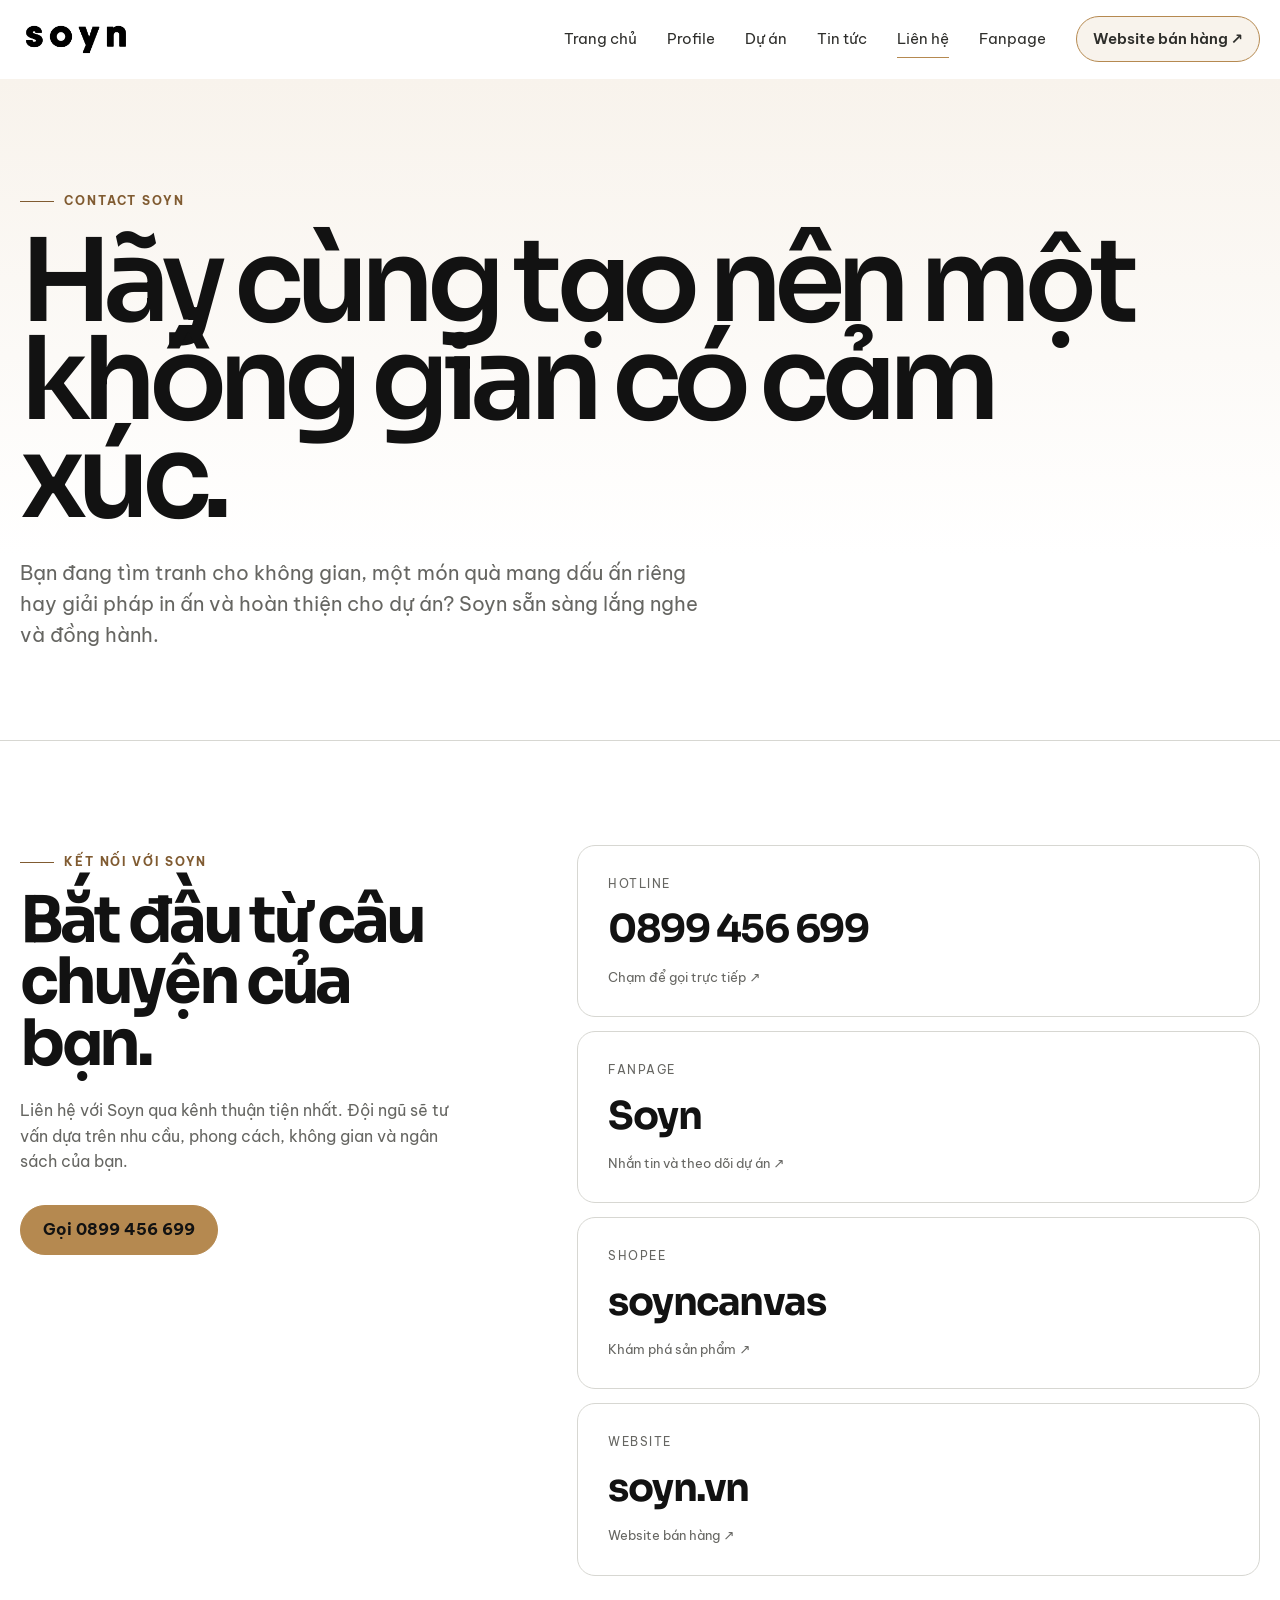
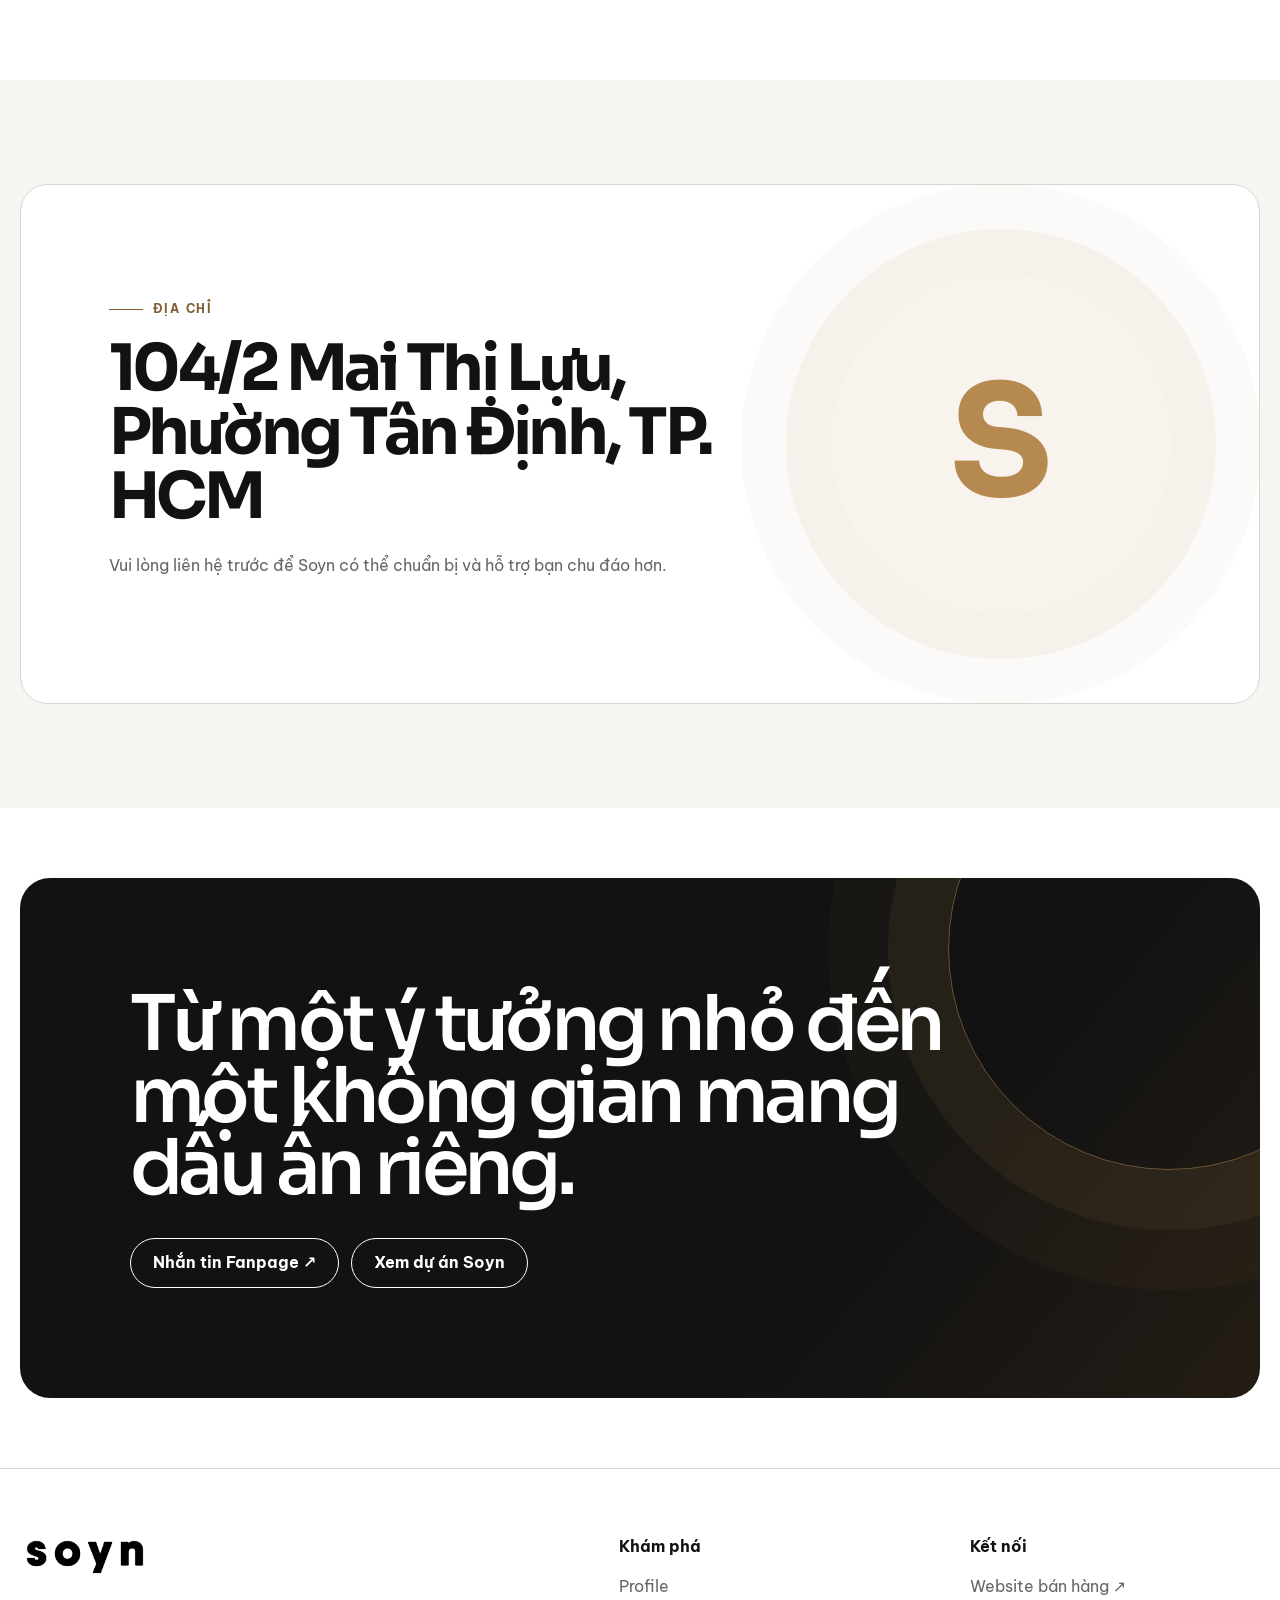
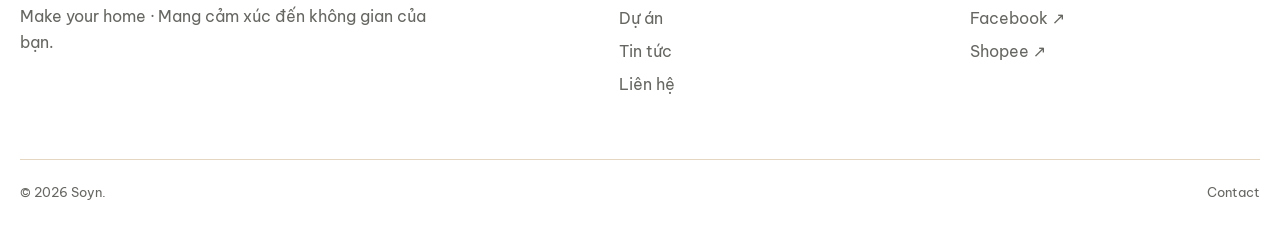
==== contact.html @ c5bfb258 "Complete company profile and add contact page" ====
<!doctype html>
<html lang="vi">
<head>
  <meta charset="utf-8">
  <meta name="viewport" content="width=device-width, initial-scale=1">
  <title>Liên hệ · Soyn Portal</title>
  <meta name="description" content="Thông tin liên hệ Công ty TNHH Soyn — Hotline, Fanpage, Shopee, website và địa chỉ.">
  <link rel="icon" href="assets/images/favicon.png">
  <link rel="stylesheet" href="assets/css/styles.css">
</head>
<body>
<a class="skip-link" href="#main">Bỏ qua điều hướng</a>
<header class="site-header"><div class="container nav"><a class="brand" href="index.html"><img src="assets/images/soyn-logo.png" alt="Soyn"></a><button class="menu-button" aria-label="Mở menu" aria-expanded="false"><span></span><span></span></button><nav class="nav-links" aria-label="Điều hướng chính"><a href="index.html">Trang chủ</a><a href="profile.html">Profile</a><a href="projects.html">Dự án</a><a href="news.html">Tin tức</a><a aria-current="page" href="contact.html">Liên hệ</a><a href="https://www.facebook.com/soyn.vn" target="_blank" rel="noopener">Fanpage</a><a class="nav-cta" href="https://soyn.vn/" target="_blank" rel="noopener">Website bán hàng ↗</a></nav></div></header>
<main id="main">
  <section class="page-hero contact-hero"><div class="container"><span class="eyebrow">Contact Soyn</span><h1>Hãy cùng tạo nên một không gian có cảm xúc.</h1><p>Bạn đang tìm tranh cho không gian, một món quà mang dấu ấn riêng hay giải pháp in ấn và hoàn thiện cho dự án? Soyn sẵn sàng lắng nghe và đồng hành.</p></div></section>
  <section class="section"><div class="container"><div class="contact-layout"><div class="contact-intro"><span class="eyebrow">Kết nối với Soyn</span><h2>Bắt đầu từ câu chuyện của bạn.</h2><p>Liên hệ với Soyn qua kênh thuận tiện nhất. Đội ngũ sẽ tư vấn dựa trên nhu cầu, phong cách, không gian và ngân sách của bạn.</p><a class="btn btn-dark" href="tel:0899456699">Gọi 0899 456 699</a></div><div class="contact-cards"><a class="contact-card" href="tel:0899456699"><span>Hotline</span><strong>0899 456 699</strong><small>Chạm để gọi trực tiếp ↗</small></a><a class="contact-card" href="https://www.facebook.com/soyn.vn" target="_blank" rel="noopener"><span>Fanpage</span><strong>Soyn</strong><small>Nhắn tin và theo dõi dự án ↗</small></a><a class="contact-card" href="https://shopee.vn/soyncanvas" target="_blank" rel="noopener"><span>Shopee</span><strong>soyncanvas</strong><small>Khám phá sản phẩm ↗</small></a><a class="contact-card" href="https://soyn.vn/" target="_blank" rel="noopener"><span>Website</span><strong>soyn.vn</strong><small>Website bán hàng ↗</small></a></div></div></div></section>
  <section class="section contact-location"><div class="container"><div class="location-card"><div><span class="eyebrow">Địa chỉ</span><h2>104/2 Mai Thị Lựu,<br>Phường Tân Định, TP. HCM</h2><p>Vui lòng liên hệ trước để Soyn có thể chuẩn bị và hỗ trợ bạn chu đáo hơn.</p></div><div class="location-mark" aria-hidden="true"><span>S</span></div></div></div></section>
  <section class="section-sm"><div class="container"><div class="cta"><h2>Từ một ý tưởng nhỏ đến một không gian mang dấu ấn riêng.</h2><div class="actions"><a class="btn" href="https://www.facebook.com/soyn.vn" target="_blank" rel="noopener">Nhắn tin Fanpage ↗</a><a class="btn" href="projects.html">Xem dự án Soyn</a></div></div></div></section>
</main>
<footer class="site-footer"><div class="container"><div class="footer-grid"><div class="footer-brand"><img src="assets/images/soyn-logo.png" alt="Soyn"><p>Make your home · Mang cảm xúc đến không gian của bạn.</p></div><div class="footer-col"><strong>Khám phá</strong><a href="profile.html">Profile</a><a href="projects.html">Dự án</a><a href="news.html">Tin tức</a><a href="contact.html">Liên hệ</a></div><div class="footer-col"><strong>Kết nối</strong><a href="https://soyn.vn/" target="_blank" rel="noopener">Website bán hàng ↗</a><a href="https://www.facebook.com/soyn.vn" target="_blank" rel="noopener">Facebook ↗</a><a href="https://shopee.vn/soyncanvas" target="_blank" rel="noopener">Shopee ↗</a></div></div><div class="footer-bottom"><span>© <span data-year></span> Soyn.</span><span>Contact</span></div></div></footer>
<script src="assets/js/content.js"></script><script src="assets/js/site.js"></script>
</body>
</html>
---- assets/css/styles.css ----
@import url('https://fonts.googleapis.com/css2?family=Be+Vietnam+Pro:ital,wght@0,300;0,400;0,500;0,600;0,700;0,800;1,400&family=Sora:wght@300;400;600;700;800&display=swap');

:root {
  --white: #ffffff;
  --paper: #f5f5f2;
  --mist: #ececea;
  --line: #d7d7d2;
  --ink: #121212;
  --muted: #666662;
  --soft-ink: #2e2e2b;
  --accent: #b58950;
  --accent-ink: #805b31;
  --accent-soft: #eadcc9;
  --accent-wash: #f8f3ec;
  --max: 1240px;
  --radius: 22px;
  --shadow: 0 18px 45px rgba(0, 0, 0, 0.08);
}

* { box-sizing: border-box; }
html { scroll-behavior: smooth; }
body {
  margin: 0;
  background: var(--white);
  color: var(--ink);
  font-family: "Be Vietnam Pro", "Segoe UI", system-ui, sans-serif;
  line-height: 1.6;
  -webkit-font-smoothing: antialiased;
}
img { display: block; max-width: 100%; }
a { color: inherit; text-decoration: none; }
button, input, textarea { font: inherit; }
button { color: inherit; }
h1, h2, h3, h4 {
  font-family: "Sora", "Be Vietnam Pro", system-ui, sans-serif;
}

.container { width: min(calc(100% - 40px), var(--max)); margin-inline: auto; }
.eyebrow {
  display: inline-flex;
  gap: 10px;
  align-items: center;
  text-transform: uppercase;
  letter-spacing: .16em;
  font-size: .74rem;
  font-weight: 700;
  color: var(--muted);
}
.eyebrow::before { content: ""; width: 34px; height: 1px; background: currentColor; }
.section { padding: 104px 0; }
.section-sm { padding: 70px 0; }
.section-head { display: flex; justify-content: space-between; align-items: end; gap: 40px; margin-bottom: 42px; }
.section-head h2 { margin: 8px 0 0; font-size: clamp(2rem, 4.3vw, 4.6rem); line-height: .98; letter-spacing: -.055em; font-weight: 600; }
.section-head p { max-width: 520px; margin: 0; color: var(--muted); }
.muted { color: var(--muted); }

.skip-link { position: fixed; left: 16px; top: -70px; z-index: 999; background: #000; color: #fff; padding: 10px 14px; border-radius: 8px; }
.skip-link:focus { top: 16px; }

.site-header {
  position: sticky; top: 0; z-index: 100;
  border-bottom: 1px solid transparent;
  background: rgba(255,255,255,.86);
  backdrop-filter: blur(16px);
  transition: border-color .2s ease, box-shadow .2s ease;
}
.site-header.scrolled { border-color: var(--line); box-shadow: 0 8px 24px rgba(0,0,0,.035); }
.nav { min-height: 78px; display: flex; align-items: center; justify-content: space-between; gap: 30px; }
.brand { display: inline-flex; align-items: center; width: 112px; }
.brand img { width: 100%; height: auto; }
.nav-links { display: flex; align-items: center; gap: 30px; }
.nav-links a { font-size: .92rem; color: var(--soft-ink); position: relative; }
.nav-links a::after { content: ""; position: absolute; left: 0; right: 100%; bottom: -7px; height: 1px; background: #000; transition: right .2s ease; }
.nav-links a:hover::after, .nav-links a[aria-current="page"]::after { right: 0; }
.nav-cta { border: 1px solid var(--ink); border-radius: 999px; padding: 10px 16px; font-weight: 600; }
.nav-cta:hover { background: var(--ink); color: #fff; }
.menu-button { display: none; border: 0; background: none; padding: 8px; cursor: pointer; }
.menu-button span { display: block; width: 24px; height: 1px; background: #000; margin: 6px 0; }

.hero { min-height: calc(100svh - 78px); display: grid; align-items: center; padding: 78px 0 54px; overflow: hidden; }
.hero-grid { display: grid; grid-template-columns: .88fr 1.12fr; gap: 28px; align-items: center; }
.hero h1 { font-size: clamp(3.5rem, 8vw, 8.5rem); line-height: .84; margin: 14px 0 34px; letter-spacing: -.075em; font-weight: 600; }
.hero h1 span { display: block; color: #a5a5a0; }
.hero-copy { max-width: 650px; font-size: clamp(1.05rem, 1.6vw, 1.35rem); color: var(--muted); }
.actions { display: flex; gap: 12px; flex-wrap: wrap; margin-top: 34px; }
.btn { display: inline-flex; align-items: center; justify-content: center; gap: 10px; border-radius: 999px; min-height: 50px; padding: 0 22px; border: 1px solid var(--ink); font-weight: 650; transition: transform .2s ease, background .2s ease, color .2s ease; }
.btn:hover { transform: translateY(-2px); }
.btn-dark { background: var(--ink); color: #fff; }
.btn-light { background: #fff; }
.btn-ghost { border-color: var(--line); }
.arrow { font-size: 1.15em; }

.hero-art { position: relative; aspect-ratio: .84; border-radius: 42% 42% 22px 22px; background: var(--paper); overflow: hidden; box-shadow: var(--shadow); }
.hero-art::before { content: ""; position: absolute; width: 56%; aspect-ratio: 1; border-radius: 50%; background: #d9d9d5; left: -8%; top: 12%; }
.hero-art::after { content: ""; position: absolute; width: 64%; height: 38%; border-radius: 999px; background: #191919; right: -16%; bottom: 10%; transform: rotate(-22deg); }
.hero-frame { position: absolute; inset: 15% 15% 24%; z-index: 2; background: #fff; border: 12px solid #151515; box-shadow: 0 30px 60px rgba(0,0,0,.17); transform: rotate(5deg); display: grid; place-items: center; }
.hero-frame img { width: 72%; }
.hero-note { position: absolute; z-index: 3; left: 7%; bottom: 6%; background: #fff; border: 1px solid var(--line); padding: 12px 16px; font-size: .8rem; text-transform: uppercase; letter-spacing: .12em; }
.hero-art.hero-image { width: 100%; aspect-ratio: 5 / 4; border-radius: 24px; background: var(--paper); justify-self: end; }
.hero-art.hero-image::before, .hero-art.hero-image::after { display: none; }
.hero-art.hero-image > img { width: 100%; height: 100%; object-fit: cover; object-position: center; }

.marquee { border-top: 1px solid var(--line); border-bottom: 1px solid var(--line); overflow: hidden; background: #fafafa; }
.marquee-track { display: flex; width: max-content; animation: marquee 25s linear infinite; }
.marquee span { padding: 17px 34px; text-transform: uppercase; letter-spacing: .14em; font-size: .73rem; color: var(--muted); }
.marquee span::after { content: "●"; margin-left: 68px; color: #bbb; }
@keyframes marquee { to { transform: translateX(-50%); } }

.intro-grid { display: grid; grid-template-columns: .72fr 1.28fr; gap: 70px; align-items: start; }
.intro-grid h2 { margin: 0; font-size: clamp(2.5rem, 6vw, 6.2rem); line-height: .95; letter-spacing: -.06em; font-weight: 550; }
.intro-copy { display: grid; grid-template-columns: 1fr 1fr; gap: 30px; }
.intro-copy p { margin-top: 0; color: var(--muted); }
.stat-row { display: grid; grid-template-columns: repeat(3,1fr); gap: 1px; background: var(--line); border: 1px solid var(--line); margin-top: 55px; }
.stat { background: #fff; padding: 30px; }
.stat strong { display: block; font-size: 2rem; line-height: 1.1; letter-spacing: -.04em; }
.stat span { color: var(--muted); font-size: .88rem; }

.grid { display: grid; gap: 24px; }
.grid-3 { grid-template-columns: repeat(3, minmax(0, 1fr)); }
.grid-2 { grid-template-columns: repeat(2, minmax(0, 1fr)); }
.card { border: 1px solid var(--line); border-radius: var(--radius); overflow: hidden; background: #fff; transition: transform .25s ease, box-shadow .25s ease; }
.card:hover { transform: translateY(-5px); box-shadow: var(--shadow); }
.card-media { position: relative; aspect-ratio: 4 / 3; overflow: hidden; background: var(--paper); }
.card-media img { width: 100%; height: 100%; object-fit: cover; transition: transform .45s ease; }
.card:hover .card-media img { transform: scale(1.035); }
.card-body { padding: 24px; }
.card-meta { display: flex; flex-wrap: wrap; gap: 8px 18px; color: var(--muted); font-size: .76rem; text-transform: uppercase; letter-spacing: .08em; }
.card h3 { margin: 14px 0 8px; font-size: 1.4rem; line-height: 1.18; letter-spacing: -.025em; }
.card p { color: var(--muted); margin: 0; }
.card-link { display: inline-flex; gap: 8px; align-items: center; margin-top: 22px; font-weight: 650; font-size: .9rem; }
.badge { display: inline-flex; align-items: center; border: 1px solid var(--line); border-radius: 999px; padding: 5px 10px; font-size: .68rem; text-transform: uppercase; letter-spacing: .08em; background: rgba(255,255,255,.9); }
.badge-overlay { position: absolute; top: 14px; left: 14px; z-index: 2; }

.capability-grid { display: grid; grid-template-columns: repeat(4, 1fr); border-top: 1px solid var(--line); border-left: 1px solid var(--line); }
.capability { min-height: 240px; border-right: 1px solid var(--line); border-bottom: 1px solid var(--line); padding: 26px; display: flex; flex-direction: column; justify-content: space-between; }
.capability .number { color: #aaa; font-size: .8rem; }
.capability h3 { margin: 0; font-size: 1.3rem; letter-spacing: -.025em; }
.capability p { color: var(--muted); font-size: .9rem; margin: 10px 0 0; }

.split-feature { display: grid; grid-template-columns: 1fr 1fr; min-height: 650px; border: 1px solid var(--line); border-radius: 28px; overflow: hidden; }
.split-feature .visual { min-height: 480px; background: #ddd; }
.split-feature .content { padding: clamp(34px, 7vw, 90px); display: flex; flex-direction: column; justify-content: center; }
.split-feature h2 { font-size: clamp(2.5rem, 5vw, 5.2rem); line-height: .95; letter-spacing: -.06em; font-weight: 550; margin: 15px 0 25px; }

.story-card { display: grid; grid-template-columns: 170px 1fr auto; gap: 28px; align-items: center; padding: 22px 0; border-top: 1px solid var(--line); }
.story-card:last-child { border-bottom: 1px solid var(--line); }
.story-thumb { aspect-ratio: 1.25; border-radius: 14px; overflow: hidden; background: var(--paper); }
.story-thumb img { width: 100%; height: 100%; object-fit: cover; }
.story-card h3 { margin: 4px 0; font-size: clamp(1.15rem, 2vw, 1.7rem); letter-spacing: -.025em; }
.story-card p { margin: 0; color: var(--muted); }
.story-arrow { width: 46px; height: 46px; border: 1px solid var(--line); border-radius: 50%; display: grid; place-items: center; }

.cta { background: var(--ink); color: #fff; border-radius: 30px; padding: clamp(45px, 9vw, 110px); position: relative; overflow: hidden; }
.cta::after { content: ""; position: absolute; width: 440px; aspect-ratio: 1; border: 1px solid rgba(255,255,255,.18); border-radius: 50%; right: -130px; top: -150px; box-shadow: 0 0 0 60px rgba(255,255,255,.03), 0 0 0 120px rgba(255,255,255,.02); }
.cta h2 { max-width: 850px; font-size: clamp(2.7rem, 6vw, 6rem); line-height: .94; letter-spacing: -.06em; font-weight: 550; margin: 0 0 32px; position: relative; z-index: 2; }
.cta .btn { border-color: #fff; position: relative; z-index: 2; }

.page-hero { padding: 105px 0 70px; border-bottom: 1px solid var(--line); }
.page-hero h1 { font-size: clamp(3.8rem, 9vw, 9rem); line-height: .85; letter-spacing: -.075em; font-weight: 580; margin: 22px 0 30px; }
.page-hero p { max-width: 700px; font-size: 1.22rem; color: var(--muted); }

.filters { display: flex; gap: 10px; flex-wrap: wrap; margin-bottom: 34px; }
.filter-btn { border: 1px solid var(--line); background: #fff; padding: 9px 15px; border-radius: 999px; cursor: pointer; }
.filter-btn.active, .filter-btn:hover { background: var(--ink); color: #fff; border-color: var(--ink); }

.timeline { border-left: 1px solid var(--line); margin-left: 8px; }
.timeline-item { position: relative; padding: 0 0 50px 45px; }
.timeline-item::before { content: ""; position: absolute; left: -7px; top: 7px; width: 13px; height: 13px; border-radius: 50%; background: #fff; border: 2px solid #000; }
.timeline-item strong { font-size: 1.2rem; }
.timeline-item p { max-width: 700px; color: var(--muted); }

.process { counter-reset: step; border-top: 1px solid var(--line); }
.process-item { display: grid; grid-template-columns: 90px 1fr 1fr; gap: 30px; padding: 28px 0; border-bottom: 1px solid var(--line); }
.process-item::before { counter-increment: step; content: "0" counter(step); color: #aaa; }
.process-item h3 { margin: 0; font-size: 1.3rem; }
.process-item p { margin: 0; color: var(--muted); }

.detail-hero { padding: 90px 0 45px; }
.detail-hero h1 { max-width: 1000px; font-size: clamp(3rem, 7vw, 7rem); line-height: .92; letter-spacing: -.065em; margin: 18px 0 30px; font-weight: 570; }
.detail-meta { display: flex; flex-wrap: wrap; gap: 12px 26px; color: var(--muted); }
.detail-cover { width: min(calc(100% - 40px), 1440px); margin: 25px auto 0; aspect-ratio: 16/8.5; border-radius: 26px; overflow: hidden; background: var(--paper); }
.detail-cover img { width: 100%; height: 100%; object-fit: cover; }
.article-layout { display: grid; grid-template-columns: 240px minmax(0, 760px); gap: 80px; justify-content: center; padding: 75px 0 110px; }
.article-aside { font-size: .84rem; color: var(--muted); }
.article-aside strong { display: block; color: var(--ink); margin-bottom: 8px; }
.article { font-size: 1.08rem; }
.article h2 { font-size: 2rem; line-height: 1.1; letter-spacing: -.04em; margin: 50px 0 18px; }
.article p { margin: 0 0 22px; }
.article ul { padding-left: 20px; }
.article blockquote { margin: 40px 0; padding: 24px 0 24px 28px; border-left: 3px solid #111; font-size: 1.35rem; line-height: 1.4; }
.source-box { margin-top: 50px; padding: 25px; border: 1px solid var(--line); background: var(--paper); border-radius: 16px; }
.project-facts { display: grid; grid-template-columns: repeat(3, minmax(0, 1fr)); gap: 1px; max-width: 760px; margin-top: 42px; background: var(--line); border: 1px solid var(--line); }
.project-facts > div { padding: 22px 24px; background: #fff; }
.project-facts strong { display: block; color: var(--accent-ink); font-size: clamp(1.4rem, 3vw, 2.25rem); line-height: 1; }
.project-facts span { display: block; margin-top: 8px; color: var(--muted); font-size: .82rem; text-transform: uppercase; letter-spacing: .08em; }
.project-sources { display: grid; gap: 8px; margin: 18px 0 22px; }
.project-sources a { color: var(--accent-ink); text-decoration: underline; text-underline-offset: 4px; }
.project-gallery-section { padding: 20px 0 110px; }
.project-gallery-grid { display: grid; grid-template-columns: repeat(12, minmax(0, 1fr)); gap: 24px; align-items: start; }
.project-gallery-item { grid-column: span 7; margin: 0; }
.project-gallery-item.portrait { grid-column: span 5; }
.project-gallery-item.wide { grid-column: 1 / -1; }
.project-gallery-item img { width: 100%; height: 100%; min-height: 360px; max-height: 720px; object-fit: cover; border-radius: 20px; background: var(--paper); }
.project-gallery-item.wide img { aspect-ratio: 16 / 9; }
.project-gallery-item.landscape img { aspect-ratio: 4 / 3; }
.project-gallery-item.portrait img { aspect-ratio: 4 / 5; }
.project-gallery-item figcaption { padding: 12px 4px 3px; color: var(--muted); font-size: .82rem; }

.notice { padding: 16px 18px; border: 1px solid var(--line); background: #fafafa; border-radius: 12px; color: var(--muted); font-size: .9rem; }
.empty-state { padding: 60px 20px; text-align: center; border: 1px dashed var(--line); border-radius: 20px; color: var(--muted); }

.site-footer { border-top: 1px solid var(--line); padding: 65px 0 25px; }
.footer-grid { display: grid; grid-template-columns: 1.3fr .7fr .7fr; gap: 60px; }
.footer-brand img { width: 130px; margin-bottom: 25px; }
.footer-brand p { max-width: 430px; color: var(--muted); }
.footer-col strong { display: block; margin-bottom: 14px; }
.footer-col a { display: block; margin: 7px 0; color: var(--muted); }
.footer-col a:hover { color: #000; }
.footer-bottom { display: flex; justify-content: space-between; gap: 30px; margin-top: 55px; padding-top: 22px; border-top: 1px solid var(--line); color: var(--muted); font-size: .8rem; }

.reveal { opacity: 0; transform: translateY(20px); transition: opacity .6s ease, transform .6s ease; }
.reveal.visible { opacity: 1; transform: none; }

/* Locally generated monochrome project art */
.art { width: 100%; height: 100%; position: relative; overflow: hidden; background: #e5e5e2; }
.art::before, .art::after { content: ""; position: absolute; }
.art-1 { background: linear-gradient(135deg,#efefec 0 54%,#c8c8c4 54%); }
.art-1::before { width: 46%; height: 56%; background: #fff; border: 12px solid #151515; left: 27%; top: 18%; transform: rotate(-4deg); }
.art-1::after { width: 28%; aspect-ratio: 1; border-radius: 50%; background: #8f8f8b; right: 4%; bottom: -6%; }
.art-2 { background: #d5d5d1; }
.art-2::before { width: 68%; height: 26%; background:#191919; border-radius: 999px; left:-10%; top:28%; transform:rotate(-20deg); }
.art-2::after { width: 42%; aspect-ratio:1; border-radius:50%; background:#fafafa; right:12%; bottom:9%; }
.art-3 { background: repeating-linear-gradient(90deg,#f4f4f1 0 44px,#d9d9d5 44px 45px); }
.art-3::before { width: 45%; height: 70%; background:#fff; border: 10px solid #222; left:12%; top:14%; }
.art-3::after { width: 38%; height: 45%; background:#999995; right:9%; bottom:10%; transform: rotate(8deg); }
.art-4 { background: #ededeb; }
.art-4::before { width:52%; aspect-ratio:1; border-radius:50%; background:#111; left:24%; top:12%; }
.art-4::after { width: 75%; height: 29%; background:#bcbcb8; left:12%; bottom:8%; }
.art-5 { background: linear-gradient(145deg,#1e1e1e 0 45%,#ddddda 45%); }
.art-5::before { width:38%; height:60%; background:#fff; right:15%; top:17%; box-shadow: -22px 22px 0 rgba(255,255,255,.25); }
.art-5::after { width:18%; aspect-ratio:1; border-radius:50%; background:#8d8d89; left:15%; bottom:13%; }
.art-6 { background: #f2f2ef; }
.art-6::before { width:70%; height:55%; border:12px solid #111; left:15%; top:20%; transform: rotate(3deg); }
.art-6::after { width:34%; height:18%; background:#ababaa; left:33%; top:39%; }


/* Soyn warm accent palette · #b58950 */
:focus-visible {
  outline: 3px solid rgba(181, 137, 80, .45);
  outline-offset: 4px;
}
::selection { background: var(--accent-soft); color: var(--ink); }
.eyebrow { color: var(--accent-ink); }
.nav-links a::after { background: var(--accent); }
.nav-cta { border-color: var(--accent); background: var(--accent-wash); }
.nav-cta:hover { background: var(--accent-ink); border-color: var(--accent-ink); color: #fff; }
.hero h1 span { color: var(--accent); }
.btn-dark { background: var(--accent); border-color: var(--accent); color: var(--ink); }
.btn-dark:hover { background: var(--accent-ink); border-color: var(--accent-ink); color: #fff; }
.btn-light:hover, .btn-ghost:hover { border-color: var(--accent); background: var(--accent-wash); }
.hero-art { background: linear-gradient(145deg, var(--accent-wash), var(--paper)); }
.hero-art::before { background: var(--accent-soft); }
.hero-art::after { background: var(--accent); }
.hero-note { border-color: var(--accent); color: var(--accent-ink); box-shadow: 0 10px 30px rgba(128, 91, 49, .08); }
.marquee { background: var(--accent-wash); }
.marquee span::after { color: var(--accent); }
.stat strong { color: var(--accent-ink); }
.card:hover { border-color: rgba(181, 137, 80, .7); box-shadow: 0 20px 48px rgba(128, 91, 49, .13); }
.card-link { color: var(--accent-ink); }
.badge { border-color: rgba(181, 137, 80, .62); color: var(--accent-ink); background: rgba(248, 243, 236, .94); }
.capability { transition: background .22s ease, transform .22s ease; }
.capability:hover { background: var(--accent-wash); }
.capability .number { color: var(--accent-ink); }
.split-feature { border-color: rgba(181, 137, 80, .42); }
.story-card:hover .story-arrow { background: var(--accent); border-color: var(--accent); color: var(--ink); }
.story-arrow { transition: background .2s ease, border-color .2s ease, color .2s ease; }
.cta { background: linear-gradient(130deg, var(--ink) 0 68%, #241d15 100%); }
.cta::after { border-color: rgba(181, 137, 80, .55); box-shadow: 0 0 0 60px rgba(181, 137, 80, .08), 0 0 0 120px rgba(181, 137, 80, .045); }
.cta .btn:hover { background: var(--accent); border-color: var(--accent); color: var(--ink); }
.page-hero { background: linear-gradient(180deg, var(--accent-wash), #fff 72%); }
.filter-btn.active, .filter-btn:hover { background: var(--accent-ink); border-color: var(--accent-ink); }
.process-item::before { color: var(--accent-ink); }
.article blockquote { border-left-color: var(--accent); background: var(--accent-wash); padding-right: 24px; }
.footer-col a:hover { color: var(--accent-ink); }
.footer-bottom { border-top-color: rgba(181, 137, 80, .35); }

/* Abstract project artwork with restrained warm-gold details */
.art-1 { background: linear-gradient(135deg, #efefec 0 54%, var(--accent-soft) 54%); }
.art-1::after { background: var(--accent); }
.art-2 { background: var(--accent-soft); }
.art-2::before { background: var(--accent-ink); }
.art-3 { background: repeating-linear-gradient(90deg, var(--accent-wash) 0 44px, var(--accent-soft) 44px 45px); }
.art-3::after { background: var(--accent); }
.art-4::after { background: var(--accent); }
.art-5 { background: linear-gradient(145deg, #1e1e1e 0 45%, var(--accent-soft) 45%); }
.art-5::after { background: var(--accent); }
.art-6::after { background: var(--accent); }

@media (max-width: 980px) {
  .nav-links { display: none; position: absolute; top: 78px; left: 0; right: 0; padding: 20px; background: #fff; border-bottom: 1px solid var(--line); flex-direction: column; align-items: flex-start; }
  .nav-links.open { display: flex; }
  .menu-button { display: block; }
  .hero-grid, .intro-grid, .split-feature, .footer-grid { grid-template-columns: 1fr; }
  .hero { min-height: auto; }
  .hero-art { max-width: 620px; width: 100%; justify-self: center; }
  .intro-copy { grid-template-columns: 1fr; }
  .grid-3 { grid-template-columns: repeat(2, 1fr); }
  .capability-grid { grid-template-columns: repeat(2, 1fr); }
  .article-layout { grid-template-columns: minmax(0, 760px); gap: 28px; }
  .article-aside { border-bottom: 1px solid var(--line); padding-bottom: 20px; }
}

@media (max-width: 680px) {
  .container { width: min(calc(100% - 26px), var(--max)); }
  .section { padding: 76px 0; }
  .section-head { align-items: start; flex-direction: column; gap: 18px; }
  .hero { padding-top: 55px; }
  .hero h1 { font-size: clamp(3.4rem, 20vw, 5.2rem); }
  .hero-grid { gap: 50px; }
  .grid-3, .grid-2 { grid-template-columns: 1fr; }
  .stat-row { grid-template-columns: 1fr; }
  .capability-grid { grid-template-columns: 1fr; }
  .split-feature { min-height: 0; }
  .story-card { grid-template-columns: 95px 1fr; gap: 16px; }
  .story-card p, .story-arrow { display: none; }
  .process-item { grid-template-columns: 45px 1fr; }
  .process-item p { grid-column: 2; }
  .page-hero { padding-top: 72px; }
  .page-hero h1 { font-size: clamp(3.4rem, 20vw, 5.5rem); }
  .detail-cover { aspect-ratio: 4/3; width: calc(100% - 20px); }
  .article-layout { padding-top: 45px; }
  .footer-bottom { flex-direction: column; }
  .project-facts { grid-template-columns: 1fr; }
  .project-gallery-grid { grid-template-columns: 1fr; gap: 26px; }
  .project-gallery-item, .project-gallery-item.portrait, .project-gallery-item.wide { grid-column: 1; }
  .project-gallery-item img { min-height: 0; max-height: none; }
}

@media (prefers-reduced-motion: reduce) {
  * { scroll-behavior: auto !important; animation-duration: 0.01ms !important; animation-iteration-count: 1 !important; transition-duration: 0.01ms !important; }
  .reveal { opacity: 1; transform: none; }
}


/* Facebook timeline on the News page */
.facebook-section { background: var(--accent-wash); }
.facebook-feed { display: grid; grid-template-columns: minmax(0, .8fr) minmax(340px, 500px); gap: clamp(32px, 7vw, 90px); align-items: center; }
.facebook-feed-copy { max-width: 520px; }
.facebook-feed-copy h3 { margin: 0 0 16px; font-size: clamp(2rem, 4vw, 4rem); line-height: 1; letter-spacing: -.05em; }
.facebook-feed-copy p { margin: 0; color: var(--muted); }
.facebook-embed { width: 100%; max-width: 500px; min-height: 700px; overflow: hidden; border-radius: 20px; background: #fff; border: 1px solid var(--line); box-shadow: var(--shadow); }
.facebook-embed iframe { display: block; width: 100%; max-width: 500px; }
@media (max-width: 820px) {
  .facebook-feed { grid-template-columns: 1fr; }
  .facebook-embed { justify-self: center; }
}
@media (max-width: 520px) {
  .facebook-embed { min-height: 620px; border-radius: 14px; }
  .facebook-embed iframe { height: 620px; }
}


/* Compact News header so stories appear sooner */
.news-hero { padding: 68px 0 48px; }
.news-hero h1 { max-width: 1080px; font-size: clamp(3.2rem, 7vw, 7rem); line-height: .9; }
.news-hero p { margin-bottom: 0; }
@media (max-width: 680px) {
  .news-hero { padding: 52px 0 38px; }
  .news-hero h1 { font-size: clamp(3rem, 15vw, 4.8rem); }
}

/* Company profile */
.profile-hero h1 { max-width: 1120px; }
.profile-lead { max-width: 760px; font-size: 1.08rem; color: var(--muted); }
.profile-lead p:first-child { margin-top: 0; font-size: 1.28rem; color: var(--soft-ink); }
.profile-vision, .profile-offer, .profile-services { background: var(--paper); }
.profile-duo { display: grid; grid-template-columns: 1fr 1fr; gap: 1px; background: var(--line); border: 1px solid var(--line); }
.profile-duo article { padding: clamp(38px, 6vw, 76px); background: #fff; }
.profile-duo h2 { margin: 18px 0 24px; font-size: clamp(2rem, 4vw, 4rem); line-height: 1; letter-spacing: -.05em; }
.profile-duo p { margin: 0; color: var(--muted); }
.value-grid { display: grid; grid-template-columns: repeat(4, 1fr); gap: 18px; }
.value-card { min-height: 270px; padding: 28px; border: 1px solid var(--line); border-radius: 18px; display: flex; flex-direction: column; }
.value-card > span, .product-index { color: var(--accent-ink); font-size: .8rem; letter-spacing: .1em; }
.value-card h3 { margin: auto 0 10px; font-size: 1.5rem; }
.value-card p { margin: 0; color: var(--muted); }
.product-feature-grid { display: grid; grid-template-columns: 1fr 1fr; gap: 24px; }
.product-feature-grid article { min-height: 390px; padding: clamp(32px, 5vw, 64px); border: 1px solid var(--line); border-radius: 24px; background: linear-gradient(145deg, #fff, var(--accent-wash)); display: flex; flex-direction: column; }
.product-feature-grid h3 { margin: auto 0 20px; font-size: clamp(2rem, 4vw, 3.8rem); line-height: 1; letter-spacing: -.05em; }
.product-feature-grid p { margin: 0; color: var(--muted); }
.profile-difference { background: var(--ink); color: #fff; }
.profile-difference-grid { display: grid; grid-template-columns: .9fr 1.1fr; gap: clamp(40px, 9vw, 120px); align-items: start; }
.profile-difference h2 { margin: 18px 0 25px; font-size: clamp(2.5rem, 5vw, 5.4rem); line-height: .95; letter-spacing: -.06em; }
.profile-difference p { color: #bbb; }
.feature-list { margin: 0; padding: 0; list-style: none; border-top: 1px solid #444; }
.feature-list li { padding: 23px 0 23px 38px; border-bottom: 1px solid #444; position: relative; }
.feature-list li::before { content: "↗"; position: absolute; left: 0; color: var(--accent); }
.audience-cloud { display: flex; flex-wrap: wrap; gap: 12px; }
.audience-cloud span { padding: 13px 20px; border: 1px solid var(--line); border-radius: 999px; color: var(--soft-ink); background: #fff; }
.audience-cloud span:nth-child(3n+1) { background: var(--accent-wash); border-color: var(--accent-soft); }
.brand-direction { max-width: 1000px; }
.brand-direction h2 { margin: 18px 0 28px; font-size: clamp(2.6rem, 6vw, 6.2rem); line-height: .94; letter-spacing: -.06em; }
.brand-direction > p { max-width: 760px; color: var(--muted); font-size: 1.08rem; }

/* Contact */
.contact-hero h1 { max-width: 1120px; }
.contact-layout { display: grid; grid-template-columns: .8fr 1.2fr; gap: clamp(42px, 8vw, 110px); align-items: start; }
.contact-intro { position: sticky; top: 125px; }
.contact-intro h2 { margin: 18px 0 24px; font-size: clamp(2.4rem, 5vw, 5rem); line-height: .96; letter-spacing: -.06em; }
.contact-intro p { max-width: 500px; color: var(--muted); margin-bottom: 30px; }
.contact-cards { display: grid; gap: 14px; }
.contact-card { padding: 28px 30px; border: 1px solid var(--line); border-radius: 18px; transition: transform .2s ease, border-color .2s ease, background .2s ease; }
.contact-card:hover { transform: translateX(7px); border-color: var(--accent); background: var(--accent-wash); }
.contact-card span, .contact-card small { display: block; color: var(--muted); }
.contact-card span { font-size: .76rem; text-transform: uppercase; letter-spacing: .12em; }
.contact-card strong { display: block; margin: 6px 0; font-family: "Sora", sans-serif; font-size: clamp(1.4rem, 3vw, 2.5rem); letter-spacing: -.04em; }
.contact-location { background: var(--paper); }
.location-card { min-height: 520px; padding: clamp(38px, 7vw, 88px); border: 1px solid var(--line); border-radius: 28px; background: #fff; display: grid; grid-template-columns: 1fr auto; gap: 50px; align-items: center; overflow: hidden; }
.location-card h2 { margin: 18px 0 24px; font-size: clamp(2.3rem, 5vw, 5rem); line-height: 1; letter-spacing: -.055em; }
.location-card p { color: var(--muted); }
.location-mark { width: clamp(180px, 27vw, 340px); aspect-ratio: 1; border-radius: 50%; display: grid; place-items: center; background: var(--accent-wash); box-shadow: 0 0 0 45px rgba(181,137,80,.08), 0 0 0 90px rgba(181,137,80,.04); }
.location-mark span { font-family: "Sora", sans-serif; font-size: clamp(5rem, 12vw, 10rem); color: var(--accent); font-weight: 700; }

@media (max-width: 980px) {
  .profile-duo, .product-feature-grid, .profile-difference-grid, .contact-layout { grid-template-columns: 1fr; }
  .value-grid { grid-template-columns: repeat(2, 1fr); }
  .contact-intro { position: static; }
}

@media (max-width: 680px) {
  .value-grid { grid-template-columns: 1fr; }
  .profile-duo article, .value-card, .product-feature-grid article { min-height: auto; }
  .value-card h3, .product-feature-grid h3 { margin-top: 55px; }
  .location-card { min-height: 0; grid-template-columns: 1fr; }
  .location-mark { width: 160px; justify-self: center; }
  .contact-card:hover { transform: translateY(-3px); }
}
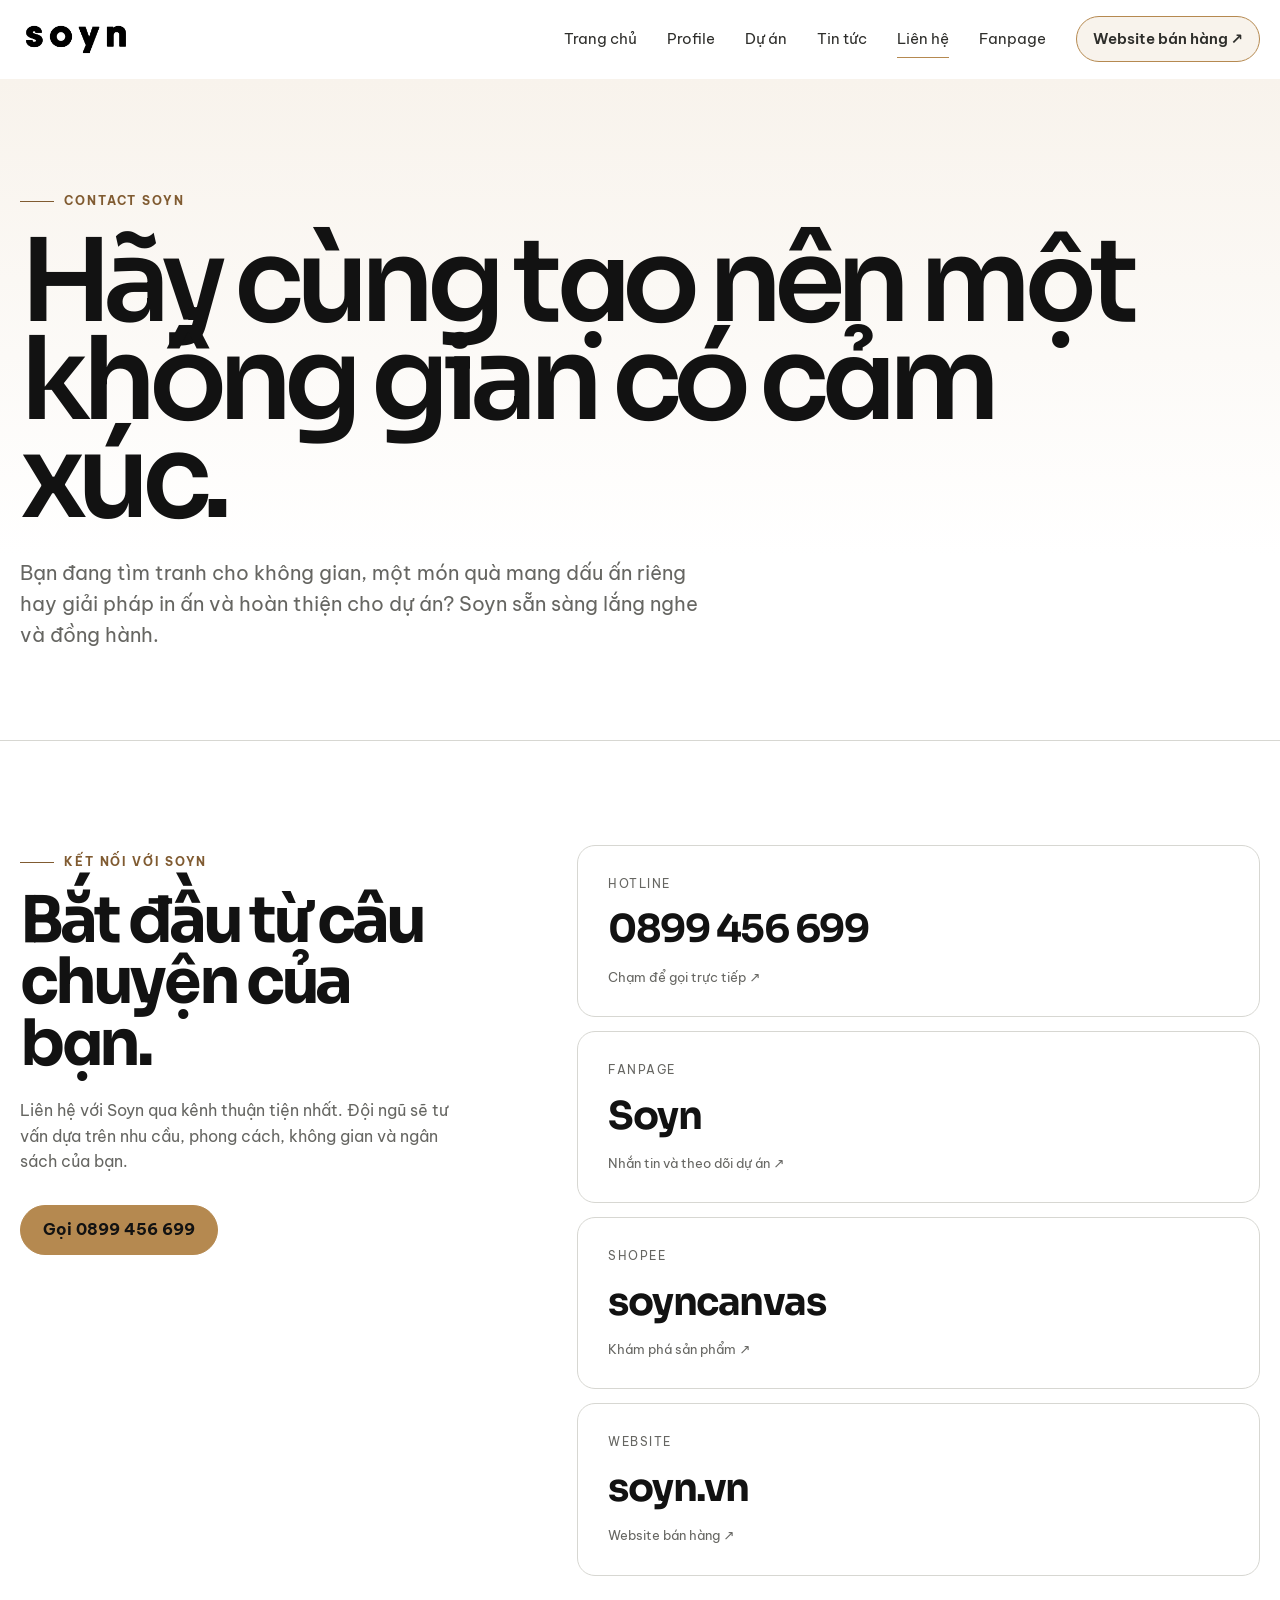
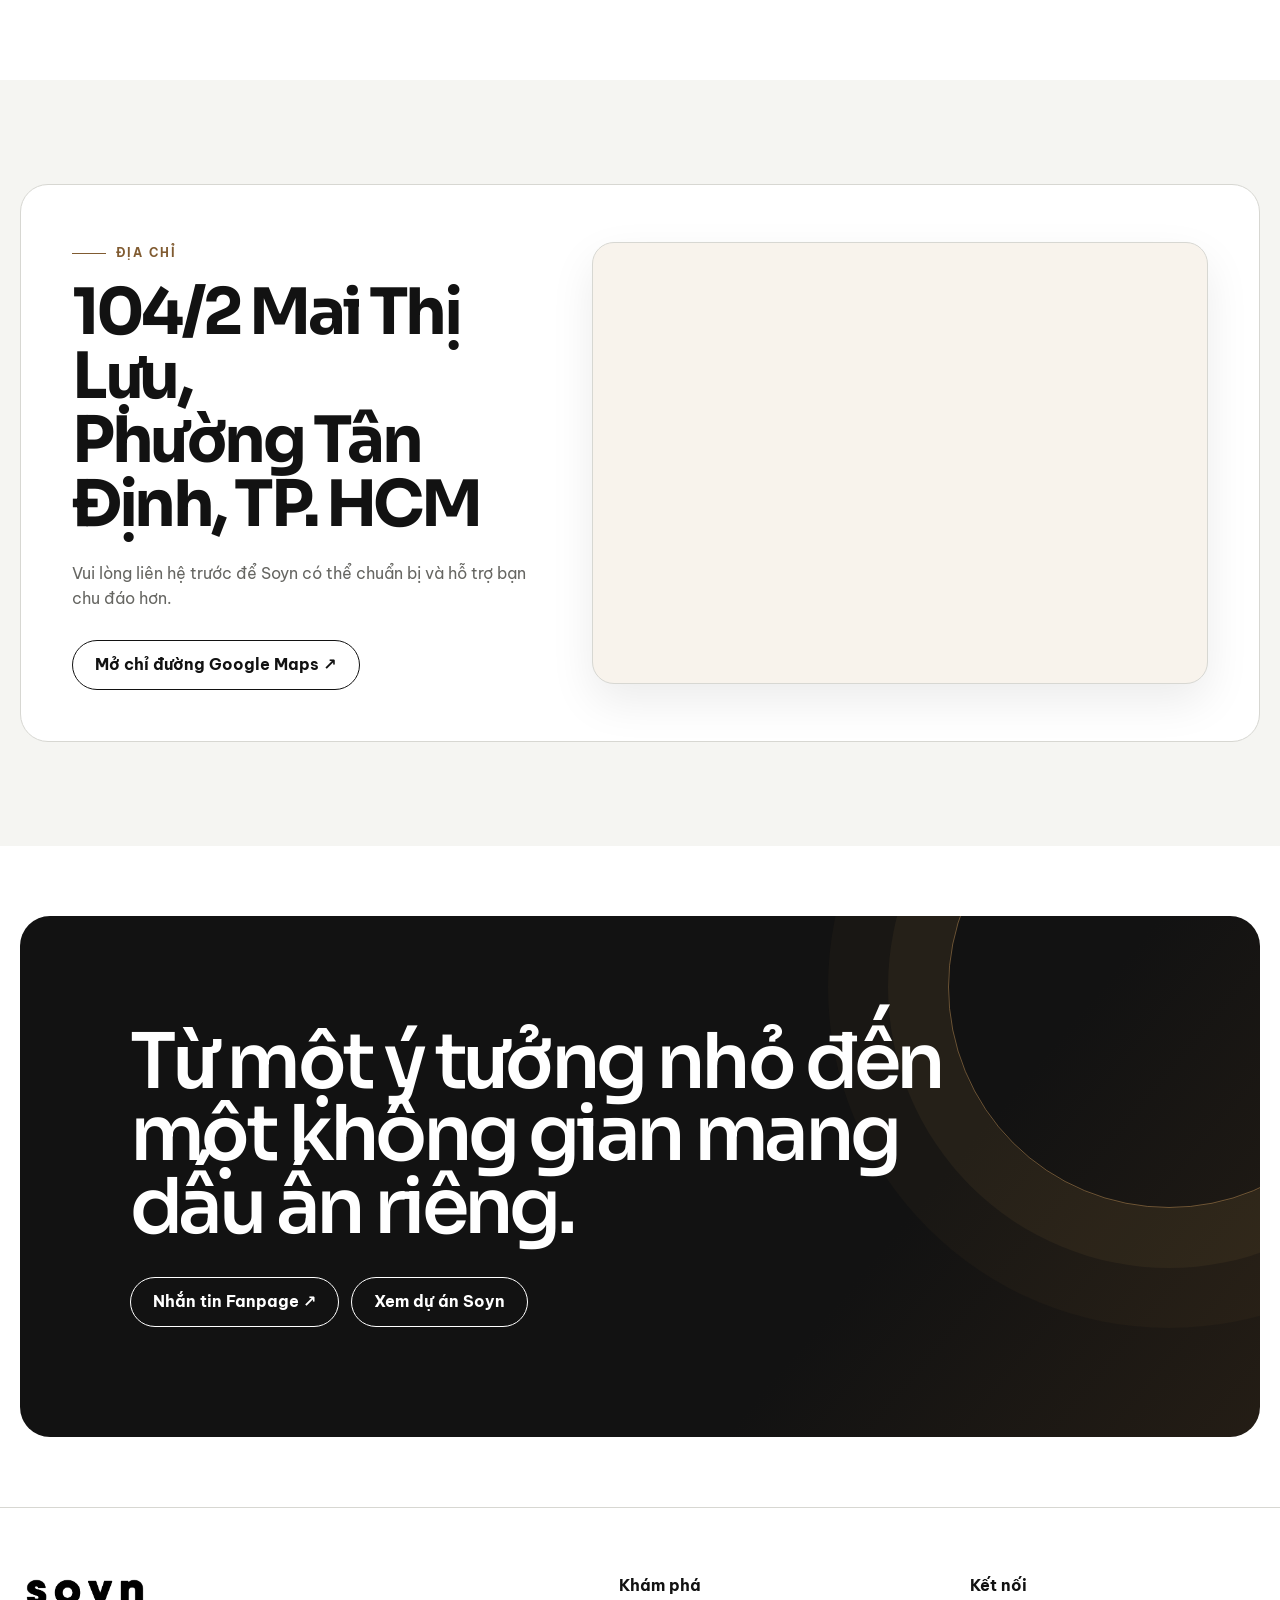
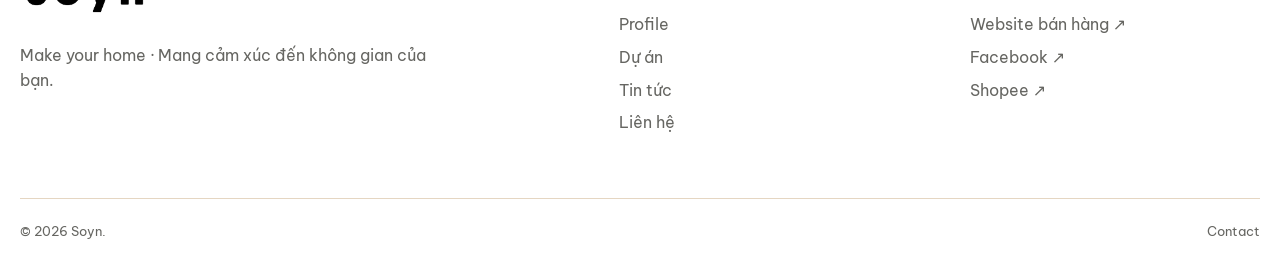
==== commit e365af28: "Embed Google Maps on contact page" ====
--- a/contact.html
+++ b/contact.html
@@ -14,7 +14,7 @@
 <main id="main">
   <section class="page-hero contact-hero"><div class="container"><span class="eyebrow">Contact Soyn</span><h1>Hãy cùng tạo nên một không gian có cảm xúc.</h1><p>Bạn đang tìm tranh cho không gian, một món quà mang dấu ấn riêng hay giải pháp in ấn và hoàn thiện cho dự án? Soyn sẵn sàng lắng nghe và đồng hành.</p></div></section>
   <section class="section"><div class="container"><div class="contact-layout"><div class="contact-intro"><span class="eyebrow">Kết nối với Soyn</span><h2>Bắt đầu từ câu chuyện của bạn.</h2><p>Liên hệ với Soyn qua kênh thuận tiện nhất. Đội ngũ sẽ tư vấn dựa trên nhu cầu, phong cách, không gian và ngân sách của bạn.</p><a class="btn btn-dark" href="tel:0899456699">Gọi 0899 456 699</a></div><div class="contact-cards"><a class="contact-card" href="tel:0899456699"><span>Hotline</span><strong>0899 456 699</strong><small>Chạm để gọi trực tiếp ↗</small></a><a class="contact-card" href="https://www.facebook.com/soyn.vn" target="_blank" rel="noopener"><span>Fanpage</span><strong>Soyn</strong><small>Nhắn tin và theo dõi dự án ↗</small></a><a class="contact-card" href="https://shopee.vn/soyncanvas" target="_blank" rel="noopener"><span>Shopee</span><strong>soyncanvas</strong><small>Khám phá sản phẩm ↗</small></a><a class="contact-card" href="https://soyn.vn/" target="_blank" rel="noopener"><span>Website</span><strong>soyn.vn</strong><small>Website bán hàng ↗</small></a></div></div></div></section>
-  <section class="section contact-location"><div class="container"><div class="location-card"><div><span class="eyebrow">Địa chỉ</span><h2>104/2 Mai Thị Lựu,<br>Phường Tân Định, TP. HCM</h2><p>Vui lòng liên hệ trước để Soyn có thể chuẩn bị và hỗ trợ bạn chu đáo hơn.</p></div><div class="location-mark" aria-hidden="true"><span>S</span></div></div></div></section>
+  <section class="section contact-location"><div class="container"><div class="location-card"><div class="location-copy"><span class="eyebrow">Địa chỉ</span><h2>104/2 Mai Thị Lựu,<br>Phường Tân Định, TP. HCM</h2><p>Vui lòng liên hệ trước để Soyn có thể chuẩn bị và hỗ trợ bạn chu đáo hơn.</p><a class="btn btn-light" href="https://www.google.com/maps/search/?api=1&amp;query=104%2F2%20Mai%20Th%E1%BB%8B%20L%E1%BB%B1u%2C%20Ph%C6%B0%E1%BB%9Dng%20T%C3%A2n%20%C4%90%E1%BB%8Bnh%2C%20TP.%20H%E1%BB%93%20Ch%C3%AD%20Minh" target="_blank" rel="noopener noreferrer">Mở chỉ đường Google Maps ↗</a></div><div class="location-map"><iframe title="Bản đồ Google Maps đến Soyn tại 104/2 Mai Thị Lựu, Phường Tân Định, TP.HCM" src="https://www.google.com/maps?q=104%2F2%20Mai%20Th%E1%BB%8B%20L%E1%BB%B1u%2C%20Ph%C6%B0%E1%BB%9Dng%20T%C3%A2n%20%C4%90%E1%BB%8Bnh%2C%20TP.%20H%E1%BB%93%20Ch%C3%AD%20Minh&amp;output=embed" loading="lazy" referrerpolicy="no-referrer-when-downgrade" allowfullscreen></iframe></div></div></div></section>
   <section class="section-sm"><div class="container"><div class="cta"><h2>Từ một ý tưởng nhỏ đến một không gian mang dấu ấn riêng.</h2><div class="actions"><a class="btn" href="https://www.facebook.com/soyn.vn" target="_blank" rel="noopener">Nhắn tin Fanpage ↗</a><a class="btn" href="projects.html">Xem dự án Soyn</a></div></div></div></section>
 </main>
 <footer class="site-footer"><div class="container"><div class="footer-grid"><div class="footer-brand"><img src="assets/images/soyn-logo.png" alt="Soyn"><p>Make your home · Mang cảm xúc đến không gian của bạn.</p></div><div class="footer-col"><strong>Khám phá</strong><a href="profile.html">Profile</a><a href="projects.html">Dự án</a><a href="news.html">Tin tức</a><a href="contact.html">Liên hệ</a></div><div class="footer-col"><strong>Kết nối</strong><a href="https://soyn.vn/" target="_blank" rel="noopener">Website bán hàng ↗</a><a href="https://www.facebook.com/soyn.vn" target="_blank" rel="noopener">Facebook ↗</a><a href="https://shopee.vn/soyncanvas" target="_blank" rel="noopener">Shopee ↗</a></div></div><div class="footer-bottom"><span>© <span data-year></span> Soyn.</span><span>Contact</span></div></div></footer>
--- a/assets/css/styles.css
+++ b/assets/css/styles.css
@@ -414,14 +414,14 @@
 .contact-card span { font-size: .76rem; text-transform: uppercase; letter-spacing: .12em; }
 .contact-card strong { display: block; margin: 6px 0; font-family: "Sora", sans-serif; font-size: clamp(1.4rem, 3vw, 2.5rem); letter-spacing: -.04em; }
 .contact-location { background: var(--paper); }
-.location-card { min-height: 520px; padding: clamp(38px, 7vw, 88px); border: 1px solid var(--line); border-radius: 28px; background: #fff; display: grid; grid-template-columns: 1fr auto; gap: 50px; align-items: center; overflow: hidden; }
+.location-card { min-height: 520px; padding: clamp(28px, 4vw, 56px); border: 1px solid var(--line); border-radius: 28px; background: #fff; display: grid; grid-template-columns: minmax(0, .85fr) minmax(420px, 1.15fr); gap: clamp(32px, 5vw, 70px); align-items: center; overflow: hidden; }
 .location-card h2 { margin: 18px 0 24px; font-size: clamp(2.3rem, 5vw, 5rem); line-height: 1; letter-spacing: -.055em; }
-.location-card p { color: var(--muted); }
-.location-mark { width: clamp(180px, 27vw, 340px); aspect-ratio: 1; border-radius: 50%; display: grid; place-items: center; background: var(--accent-wash); box-shadow: 0 0 0 45px rgba(181,137,80,.08), 0 0 0 90px rgba(181,137,80,.04); }
-.location-mark span { font-family: "Sora", sans-serif; font-size: clamp(5rem, 12vw, 10rem); color: var(--accent); font-weight: 700; }
+.location-card p { color: var(--muted); margin-bottom: 28px; }
+.location-map { width: 100%; min-height: 440px; overflow: hidden; border: 1px solid var(--line); border-radius: 22px; background: var(--accent-wash); box-shadow: var(--shadow); }
+.location-map iframe { display: block; width: 100%; height: 440px; border: 0; }
 
 @media (max-width: 980px) {
-  .profile-duo, .product-feature-grid, .profile-difference-grid, .contact-layout { grid-template-columns: 1fr; }
+  .profile-duo, .product-feature-grid, .profile-difference-grid, .contact-layout, .location-card { grid-template-columns: 1fr; }
   .value-grid { grid-template-columns: repeat(2, 1fr); }
   .contact-intro { position: static; }
 }
@@ -430,7 +430,7 @@
   .value-grid { grid-template-columns: 1fr; }
   .profile-duo article, .value-card, .product-feature-grid article { min-height: auto; }
   .value-card h3, .product-feature-grid h3 { margin-top: 55px; }
-  .location-card { min-height: 0; grid-template-columns: 1fr; }
-  .location-mark { width: 160px; justify-self: center; }
+  .location-card { min-height: 0; padding: 22px; }
+  .location-map, .location-map iframe { min-height: 360px; height: 360px; }
   .contact-card:hover { transform: translateY(-3px); }
 }
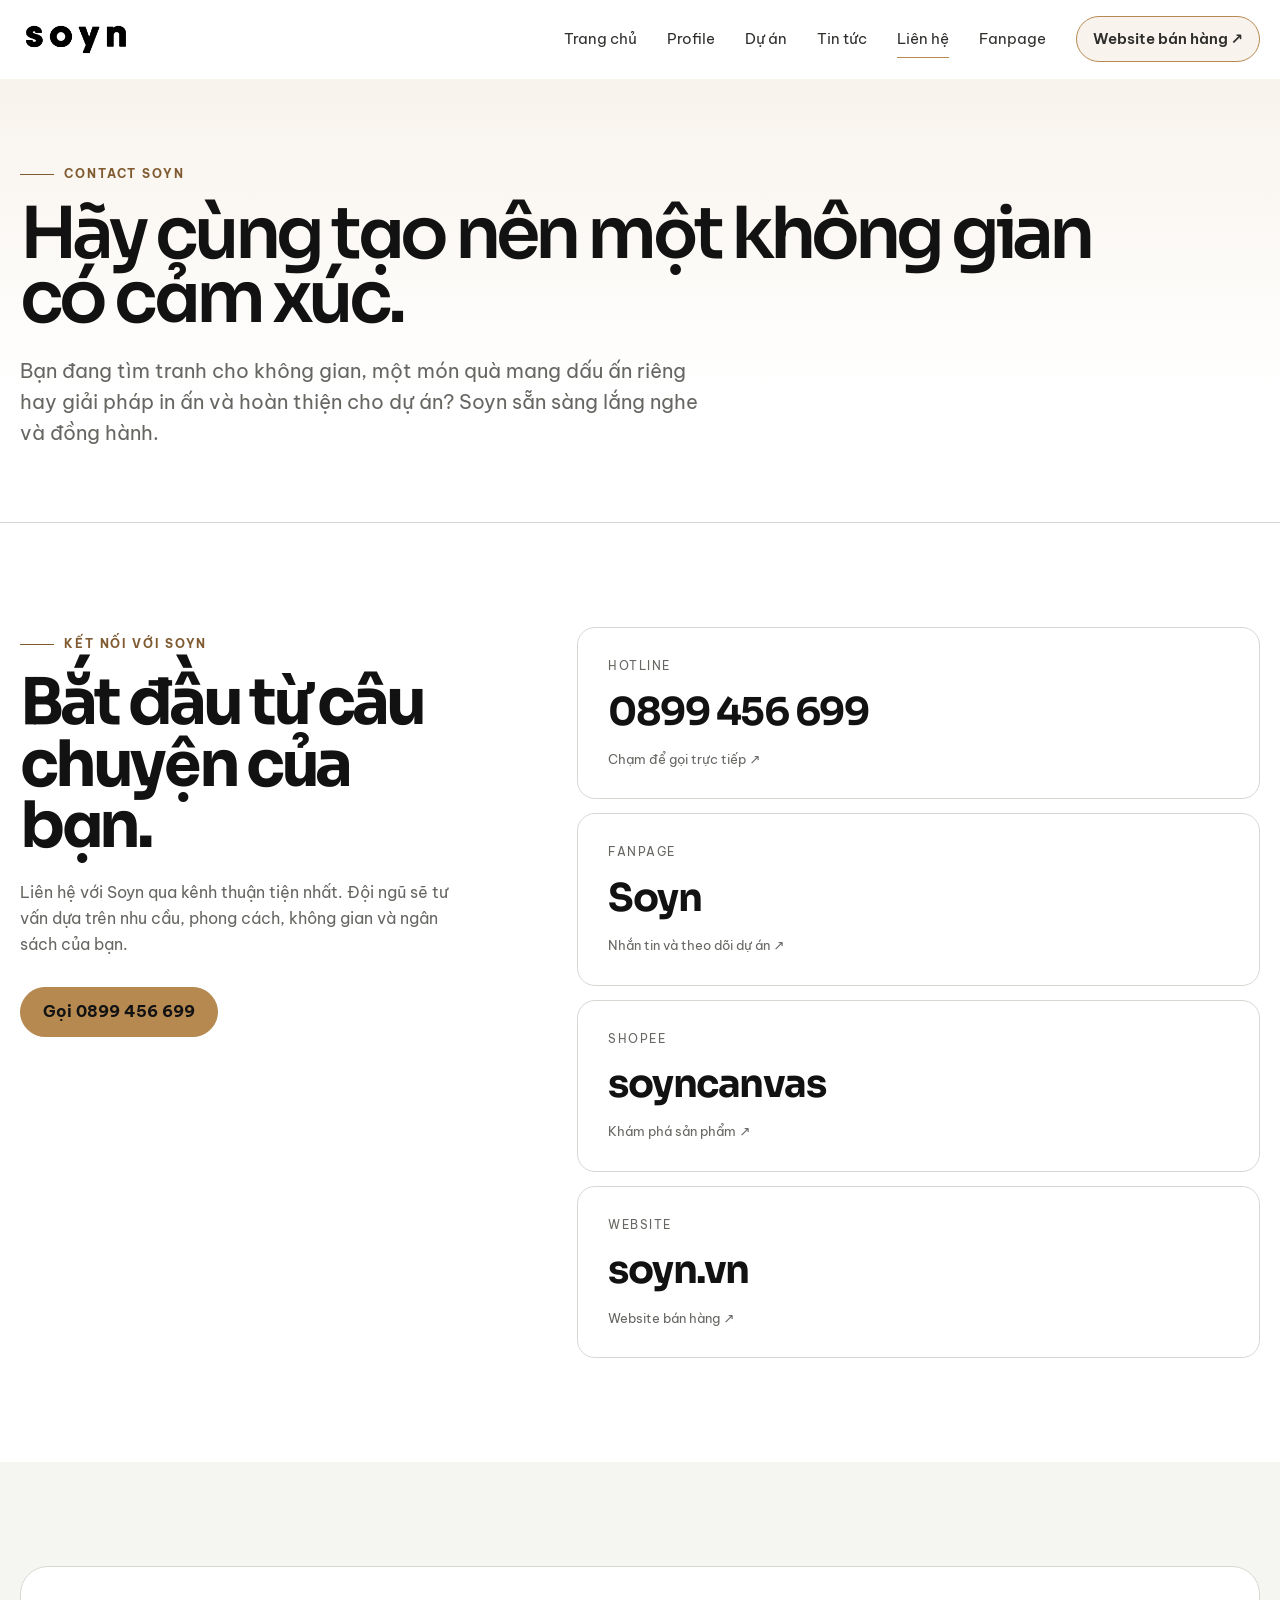
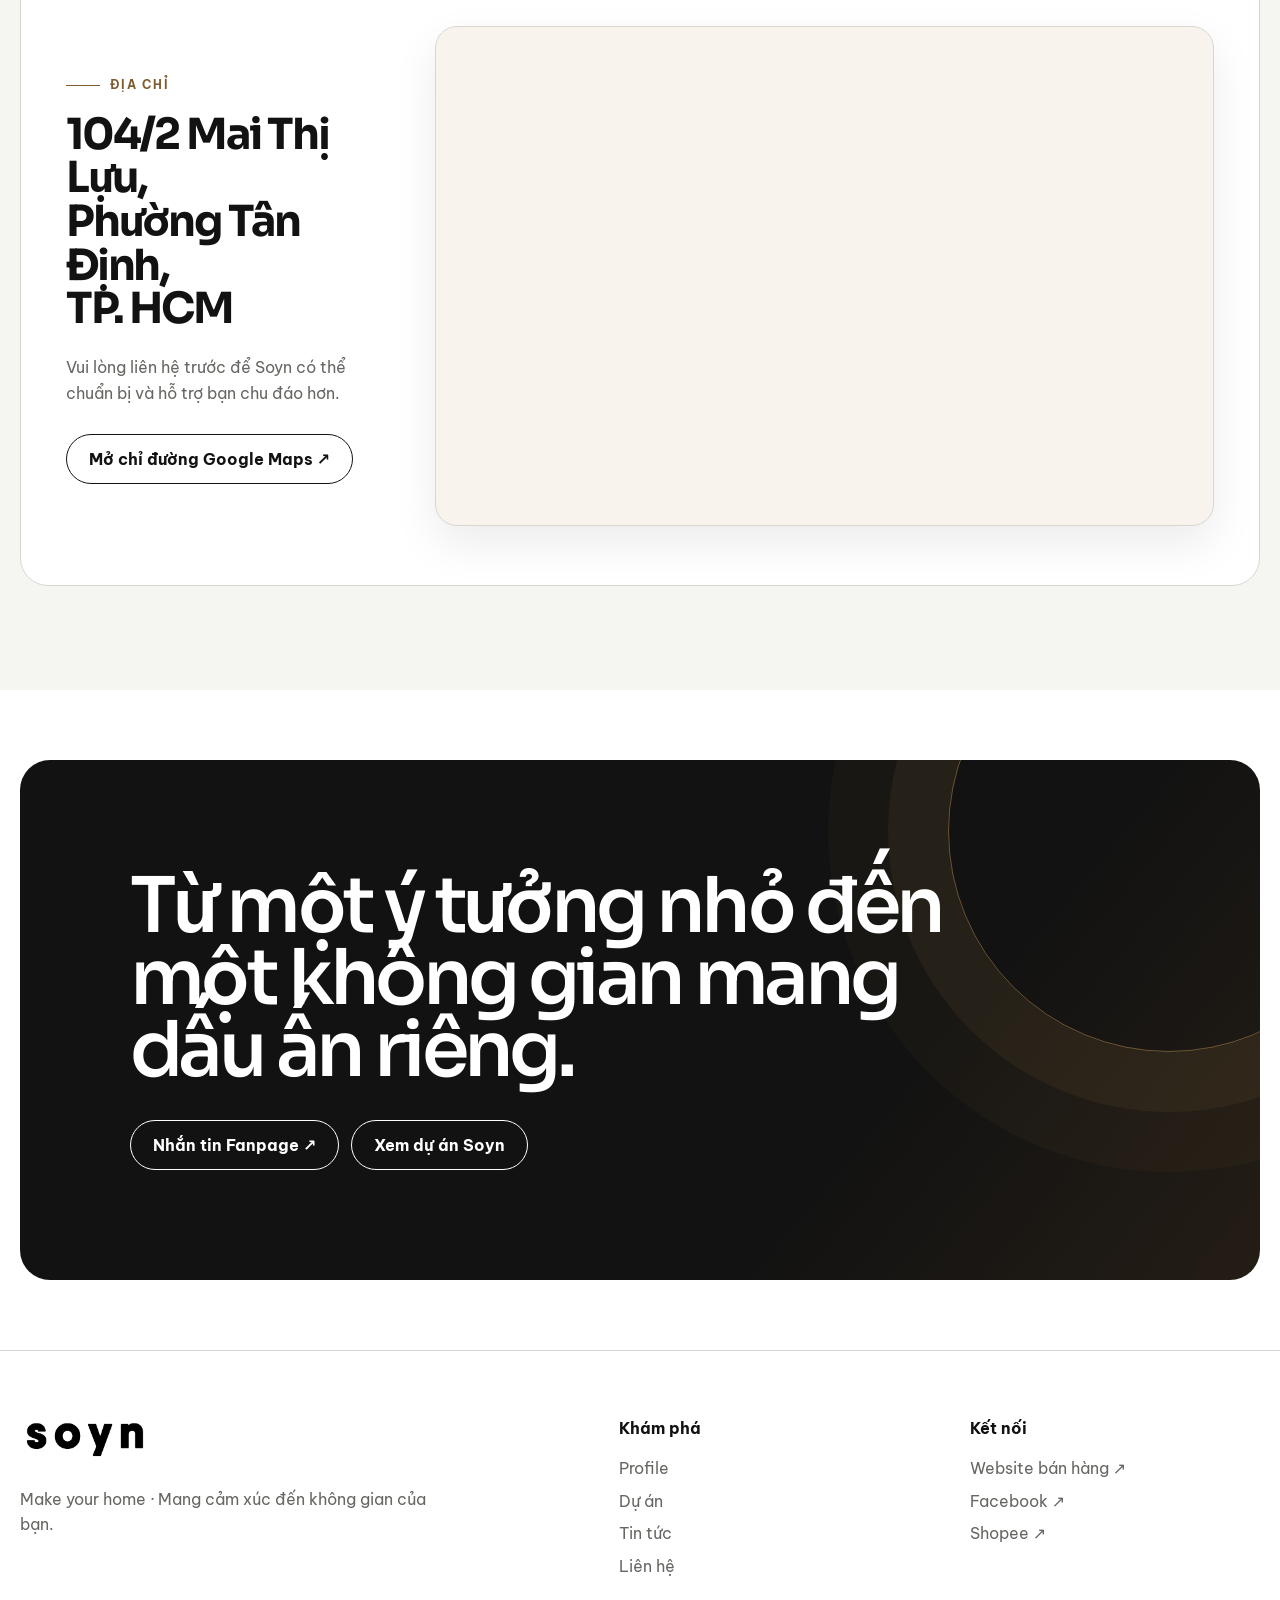
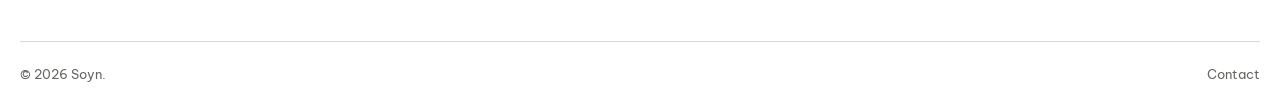
==== commit a309ee99: "Refine Soyn map location layout" ====
--- a/contact.html
+++ b/contact.html
@@ -14,7 +14,7 @@
 <main id="main">
   <section class="page-hero contact-hero"><div class="container"><span class="eyebrow">Contact Soyn</span><h1>Hãy cùng tạo nên một không gian có cảm xúc.</h1><p>Bạn đang tìm tranh cho không gian, một món quà mang dấu ấn riêng hay giải pháp in ấn và hoàn thiện cho dự án? Soyn sẵn sàng lắng nghe và đồng hành.</p></div></section>
   <section class="section"><div class="container"><div class="contact-layout"><div class="contact-intro"><span class="eyebrow">Kết nối với Soyn</span><h2>Bắt đầu từ câu chuyện của bạn.</h2><p>Liên hệ với Soyn qua kênh thuận tiện nhất. Đội ngũ sẽ tư vấn dựa trên nhu cầu, phong cách, không gian và ngân sách của bạn.</p><a class="btn btn-dark" href="tel:0899456699">Gọi 0899 456 699</a></div><div class="contact-cards"><a class="contact-card" href="tel:0899456699"><span>Hotline</span><strong>0899 456 699</strong><small>Chạm để gọi trực tiếp ↗</small></a><a class="contact-card" href="https://www.facebook.com/soyn.vn" target="_blank" rel="noopener"><span>Fanpage</span><strong>Soyn</strong><small>Nhắn tin và theo dõi dự án ↗</small></a><a class="contact-card" href="https://shopee.vn/soyncanvas" target="_blank" rel="noopener"><span>Shopee</span><strong>soyncanvas</strong><small>Khám phá sản phẩm ↗</small></a><a class="contact-card" href="https://soyn.vn/" target="_blank" rel="noopener"><span>Website</span><strong>soyn.vn</strong><small>Website bán hàng ↗</small></a></div></div></div></section>
-  <section class="section contact-location"><div class="container"><div class="location-card"><div class="location-copy"><span class="eyebrow">Địa chỉ</span><h2>104/2 Mai Thị Lựu,<br>Phường Tân Định, TP. HCM</h2><p>Vui lòng liên hệ trước để Soyn có thể chuẩn bị và hỗ trợ bạn chu đáo hơn.</p><a class="btn btn-light" href="https://www.google.com/maps/search/?api=1&amp;query=104%2F2%20Mai%20Th%E1%BB%8B%20L%E1%BB%B1u%2C%20Ph%C6%B0%E1%BB%9Dng%20T%C3%A2n%20%C4%90%E1%BB%8Bnh%2C%20TP.%20H%E1%BB%93%20Ch%C3%AD%20Minh" target="_blank" rel="noopener noreferrer">Mở chỉ đường Google Maps ↗</a></div><div class="location-map"><iframe title="Bản đồ Google Maps đến Soyn tại 104/2 Mai Thị Lựu, Phường Tân Định, TP.HCM" src="https://www.google.com/maps?q=104%2F2%20Mai%20Th%E1%BB%8B%20L%E1%BB%B1u%2C%20Ph%C6%B0%E1%BB%9Dng%20T%C3%A2n%20%C4%90%E1%BB%8Bnh%2C%20TP.%20H%E1%BB%93%20Ch%C3%AD%20Minh&amp;output=embed" loading="lazy" referrerpolicy="no-referrer-when-downgrade" allowfullscreen></iframe></div></div></div></section>
+  <section class="section contact-location"><div class="container"><div class="location-card"><div class="location-copy"><span class="eyebrow">Địa chỉ</span><h2>104/2 Mai Thị Lựu,<br>Phường Tân Định,<br>TP. HCM</h2><p>Vui lòng liên hệ trước để Soyn có thể chuẩn bị và hỗ trợ bạn chu đáo hơn.</p><a class="btn btn-light" href="https://www.google.com/maps/place/Tranh+treo+t%C6%B0%E1%BB%9Dng+Soyn/@10.7925222,106.698011,17z/data=!4m15!1m8!3m7!1s0x317528ca5b651aa5:0xa1cde4ae5f5bc586!2zMTA0LzIgTWFpIFRo4buLIEzhu7F1LCBUw6JuIMSQ4buLbmgsIEjhu5MgQ2jDrSBNaW5oIDcwMDAwMCwgVmlldG5hbQ!3b1!8m2!3d10.7925222!4d106.698011!16s%2Fg%2F11j2vw1717!3m5!1s0x317528cef6155555:0x5323b1c9fb2a8908!8m2!3d10.792546!4d106.698048!16s%2Fg%2F11dfgt6xk9?entry=ttu" target="_blank" rel="noopener noreferrer">Mở chỉ đường Google Maps ↗</a></div><div class="location-map"><iframe title="Bản đồ Google Maps đến Tranh treo tường Soyn" src="https://www.google.com/maps?q=Tranh%20treo%20t%C6%B0%E1%BB%9Dng%20Soyn%2C%20104%2F2%20Mai%20Th%E1%BB%8B%20L%E1%BB%B1u%2C%20TP.%20H%E1%BB%93%20Ch%C3%AD%20Minh&amp;ll=10.792546,106.698048&amp;z=17&amp;output=embed" loading="lazy" referrerpolicy="no-referrer-when-downgrade" allowfullscreen></iframe></div></div></div></section>
   <section class="section-sm"><div class="container"><div class="cta"><h2>Từ một ý tưởng nhỏ đến một không gian mang dấu ấn riêng.</h2><div class="actions"><a class="btn" href="https://www.facebook.com/soyn.vn" target="_blank" rel="noopener">Nhắn tin Fanpage ↗</a><a class="btn" href="projects.html">Xem dự án Soyn</a></div></div></div></section>
 </main>
 <footer class="site-footer"><div class="container"><div class="footer-grid"><div class="footer-brand"><img src="assets/images/soyn-logo.png" alt="Soyn"><p>Make your home · Mang cảm xúc đến không gian của bạn.</p></div><div class="footer-col"><strong>Khám phá</strong><a href="profile.html">Profile</a><a href="projects.html">Dự án</a><a href="news.html">Tin tức</a><a href="contact.html">Liên hệ</a></div><div class="footer-col"><strong>Kết nối</strong><a href="https://soyn.vn/" target="_blank" rel="noopener">Website bán hàng ↗</a><a href="https://www.facebook.com/soyn.vn" target="_blank" rel="noopener">Facebook ↗</a><a href="https://shopee.vn/soyncanvas" target="_blank" rel="noopener">Shopee ↗</a></div></div><div class="footer-bottom"><span>© <span data-year></span> Soyn.</span><span>Contact</span></div></div></footer>
--- a/assets/css/styles.css
+++ b/assets/css/styles.css
@@ -106,8 +106,8 @@
 .marquee span::after { content: "●"; margin-left: 68px; color: #bbb; }
 @keyframes marquee { to { transform: translateX(-50%); } }
 
-.intro-grid { display: grid; grid-template-columns: .72fr 1.28fr; gap: 70px; align-items: start; }
-.intro-grid h2 { margin: 0; font-size: clamp(2.5rem, 6vw, 6.2rem); line-height: .95; letter-spacing: -.06em; font-weight: 550; }
+.intro-grid { display: grid; grid-template-columns: .62fr 1.38fr; gap: 70px; align-items: start; }
+.intro-grid h2 { margin: 0; font-size: clamp(2.3rem, 4.2vw, 4.5rem); line-height: .98; letter-spacing: -.055em; font-weight: 550; }
 .intro-copy { display: grid; grid-template-columns: 1fr 1fr; gap: 30px; }
 .intro-copy p { margin-top: 0; color: var(--muted); }
 .stat-row { display: grid; grid-template-columns: repeat(3,1fr); gap: 1px; background: var(--line); border: 1px solid var(--line); margin-top: 55px; }
@@ -155,8 +155,8 @@
 .cta h2 { max-width: 850px; font-size: clamp(2.7rem, 6vw, 6rem); line-height: .94; letter-spacing: -.06em; font-weight: 550; margin: 0 0 32px; position: relative; z-index: 2; }
 .cta .btn { border-color: #fff; position: relative; z-index: 2; }
 
-.page-hero { padding: 105px 0 70px; border-bottom: 1px solid var(--line); }
-.page-hero h1 { font-size: clamp(3.8rem, 9vw, 9rem); line-height: .85; letter-spacing: -.075em; font-weight: 580; margin: 22px 0 30px; }
+.page-hero { padding: 78px 0 54px; border-bottom: 1px solid var(--line); }
+.page-hero h1 { font-size: clamp(3.2rem, 6.5vw, 6.6rem); line-height: .9; letter-spacing: -.07em; font-weight: 580; margin: 18px 0 24px; }
 .page-hero p { max-width: 700px; font-size: 1.22rem; color: var(--muted); }
 
 .filters { display: flex; gap: 10px; flex-wrap: wrap; margin-bottom: 34px; }
@@ -325,8 +325,8 @@
   .story-card p, .story-arrow { display: none; }
   .process-item { grid-template-columns: 45px 1fr; }
   .process-item p { grid-column: 2; }
-  .page-hero { padding-top: 72px; }
-  .page-hero h1 { font-size: clamp(3.4rem, 20vw, 5.5rem); }
+  .page-hero { padding: 54px 0 42px; }
+  .page-hero h1 { font-size: clamp(2.7rem, 12vw, 4rem); line-height: .94; }
   .detail-cover { aspect-ratio: 4/3; width: calc(100% - 20px); }
   .article-layout { padding-top: 45px; }
   .footer-bottom { flex-direction: column; }
@@ -361,16 +361,16 @@
 
 
 /* Compact News header so stories appear sooner */
-.news-hero { padding: 68px 0 48px; }
-.news-hero h1 { max-width: 1080px; font-size: clamp(3.2rem, 7vw, 7rem); line-height: .9; }
+.news-hero { padding: 60px 0 44px; }
+.news-hero h1 { max-width: 960px; font-size: clamp(3rem, 5.5vw, 5.8rem); line-height: .92; }
 .news-hero p { margin-bottom: 0; }
 @media (max-width: 680px) {
-  .news-hero { padding: 52px 0 38px; }
-  .news-hero h1 { font-size: clamp(3rem, 15vw, 4.8rem); }
+  .news-hero { padding: 48px 0 36px; }
+  .news-hero h1 { font-size: clamp(2.7rem, 11vw, 3.8rem); }
 }
 
 /* Company profile */
-.profile-hero h1 { max-width: 1120px; }
+.profile-hero h1 { max-width: 1050px; font-size: clamp(3.1rem, 6vw, 6.2rem); }
 .profile-lead { max-width: 760px; font-size: 1.08rem; color: var(--muted); }
 .profile-lead p:first-child { margin-top: 0; font-size: 1.28rem; color: var(--soft-ink); }
 .profile-vision, .profile-offer, .profile-services { background: var(--paper); }
@@ -402,7 +402,7 @@
 .brand-direction > p { max-width: 760px; color: var(--muted); font-size: 1.08rem; }
 
 /* Contact */
-.contact-hero h1 { max-width: 1120px; }
+.contact-hero h1 { max-width: 1080px; font-size: clamp(3rem, 5.6vw, 5.8rem); }
 .contact-layout { display: grid; grid-template-columns: .8fr 1.2fr; gap: clamp(42px, 8vw, 110px); align-items: start; }
 .contact-intro { position: sticky; top: 125px; }
 .contact-intro h2 { margin: 18px 0 24px; font-size: clamp(2.4rem, 5vw, 5rem); line-height: .96; letter-spacing: -.06em; }
@@ -414,11 +414,11 @@
 .contact-card span { font-size: .76rem; text-transform: uppercase; letter-spacing: .12em; }
 .contact-card strong { display: block; margin: 6px 0; font-family: "Sora", sans-serif; font-size: clamp(1.4rem, 3vw, 2.5rem); letter-spacing: -.04em; }
 .contact-location { background: var(--paper); }
-.location-card { min-height: 520px; padding: clamp(28px, 4vw, 56px); border: 1px solid var(--line); border-radius: 28px; background: #fff; display: grid; grid-template-columns: minmax(0, .85fr) minmax(420px, 1.15fr); gap: clamp(32px, 5vw, 70px); align-items: center; overflow: hidden; }
-.location-card h2 { margin: 18px 0 24px; font-size: clamp(2.3rem, 5vw, 5rem); line-height: 1; letter-spacing: -.055em; }
+.location-card { min-height: 620px; padding: clamp(28px, 3.5vw, 52px); border: 1px solid var(--line); border-radius: 28px; background: #fff; display: grid; grid-template-columns: minmax(300px, .58fr) minmax(0, 1.42fr); gap: clamp(30px, 4vw, 58px); align-items: center; overflow: hidden; }
+.location-card h2 { margin: 18px 0 24px; font-size: clamp(2.15rem, 3.35vw, 3.8rem); line-height: 1.02; letter-spacing: -.05em; }
 .location-card p { color: var(--muted); margin-bottom: 28px; }
-.location-map { width: 100%; min-height: 440px; overflow: hidden; border: 1px solid var(--line); border-radius: 22px; background: var(--accent-wash); box-shadow: var(--shadow); }
-.location-map iframe { display: block; width: 100%; height: 440px; border: 0; }
+.location-map { width: 100%; min-width: 0; height: clamp(500px, 34vw, 590px); overflow: hidden; border: 1px solid var(--line); border-radius: 22px; background: var(--accent-wash); box-shadow: var(--shadow); }
+.location-map iframe { display: block; width: 100%; height: 100%; border: 0; }
 
 @media (max-width: 980px) {
   .profile-duo, .product-feature-grid, .profile-difference-grid, .contact-layout, .location-card { grid-template-columns: 1fr; }
@@ -428,6 +428,7 @@
 
 @media (max-width: 680px) {
   .value-grid { grid-template-columns: 1fr; }
+  .profile-hero h1, .contact-hero h1 { font-size: clamp(2.7rem, 11vw, 3.8rem); }
   .profile-duo article, .value-card, .product-feature-grid article { min-height: auto; }
   .value-card h3, .product-feature-grid h3 { margin-top: 55px; }
   .location-card { min-height: 0; padding: 22px; }
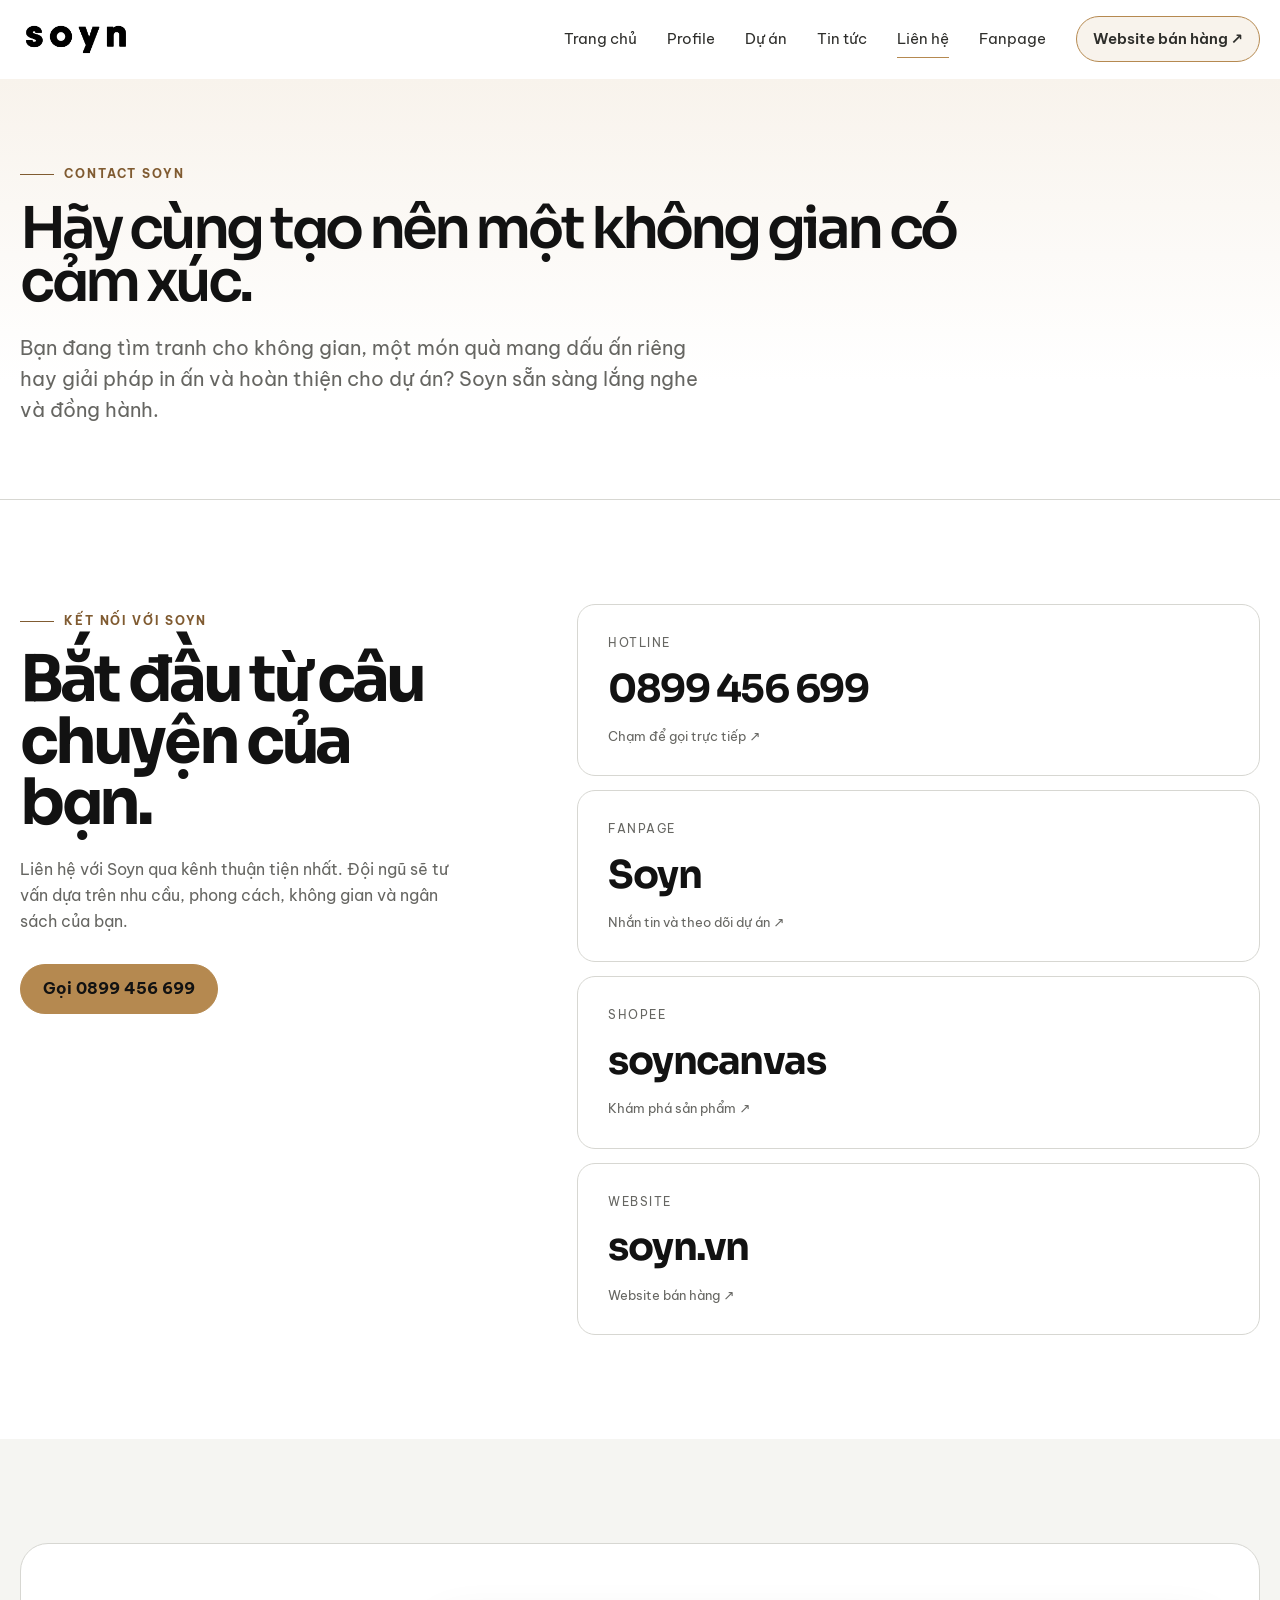
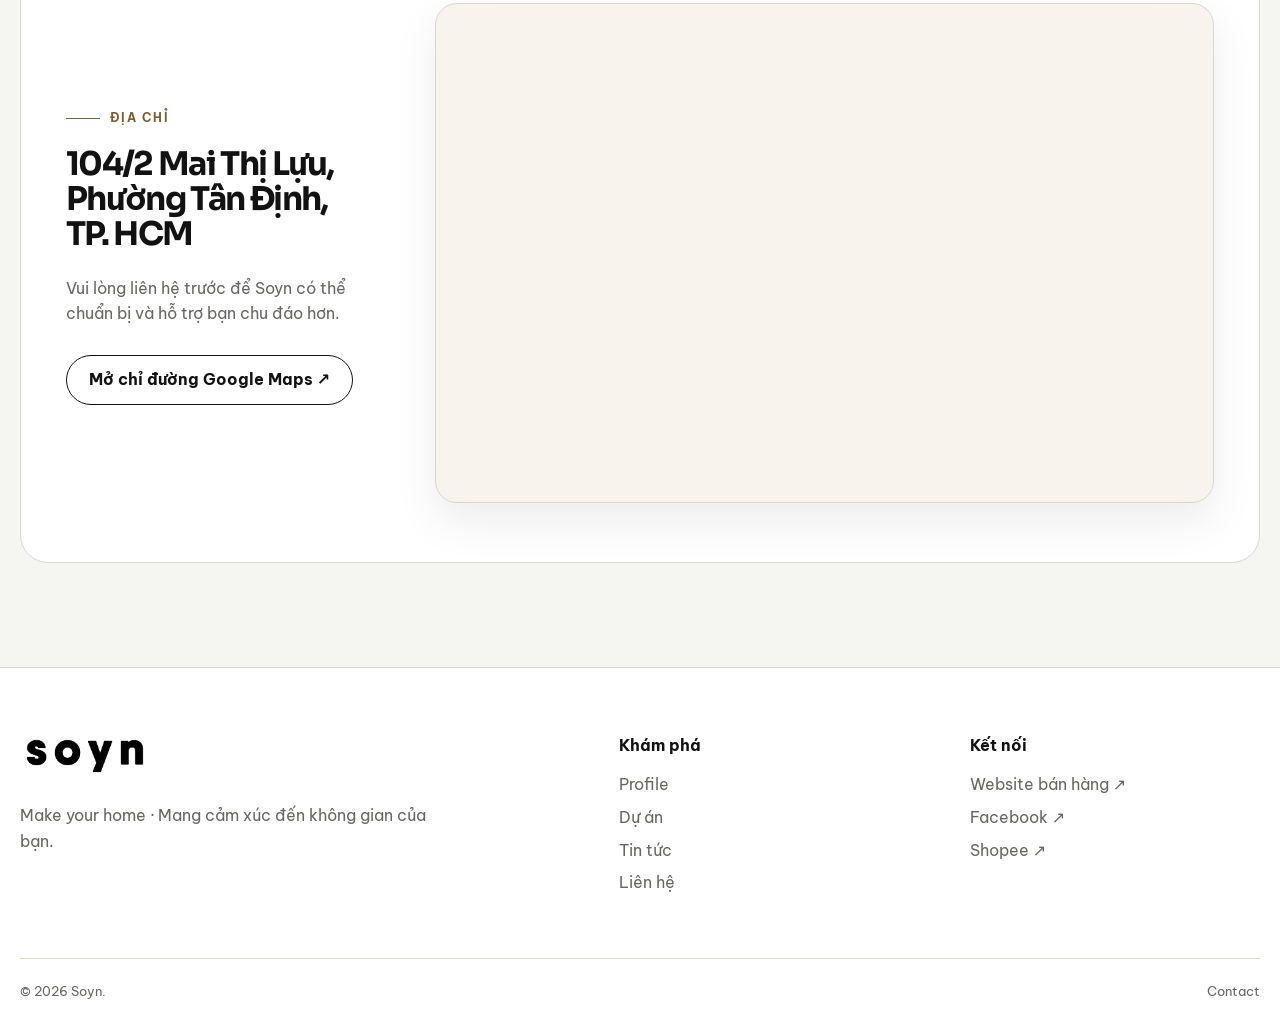
==== commit fce40108: "Remove contact page CTA section" ====
--- a/contact.html
+++ b/contact.html
@@ -15,7 +15,6 @@
   <section class="page-hero contact-hero"><div class="container"><span class="eyebrow">Contact Soyn</span><h1>Hãy cùng tạo nên một không gian có cảm xúc.</h1><p>Bạn đang tìm tranh cho không gian, một món quà mang dấu ấn riêng hay giải pháp in ấn và hoàn thiện cho dự án? Soyn sẵn sàng lắng nghe và đồng hành.</p></div></section>
   <section class="section"><div class="container"><div class="contact-layout"><div class="contact-intro"><span class="eyebrow">Kết nối với Soyn</span><h2>Bắt đầu từ câu chuyện của bạn.</h2><p>Liên hệ với Soyn qua kênh thuận tiện nhất. Đội ngũ sẽ tư vấn dựa trên nhu cầu, phong cách, không gian và ngân sách của bạn.</p><a class="btn btn-dark" href="tel:0899456699">Gọi 0899 456 699</a></div><div class="contact-cards"><a class="contact-card" href="tel:0899456699"><span>Hotline</span><strong>0899 456 699</strong><small>Chạm để gọi trực tiếp ↗</small></a><a class="contact-card" href="https://www.facebook.com/soyn.vn" target="_blank" rel="noopener"><span>Fanpage</span><strong>Soyn</strong><small>Nhắn tin và theo dõi dự án ↗</small></a><a class="contact-card" href="https://shopee.vn/soyncanvas" target="_blank" rel="noopener"><span>Shopee</span><strong>soyncanvas</strong><small>Khám phá sản phẩm ↗</small></a><a class="contact-card" href="https://soyn.vn/" target="_blank" rel="noopener"><span>Website</span><strong>soyn.vn</strong><small>Website bán hàng ↗</small></a></div></div></div></section>
   <section class="section contact-location"><div class="container"><div class="location-card"><div class="location-copy"><span class="eyebrow">Địa chỉ</span><h2>104/2 Mai Thị Lựu,<br>Phường Tân Định,<br>TP. HCM</h2><p>Vui lòng liên hệ trước để Soyn có thể chuẩn bị và hỗ trợ bạn chu đáo hơn.</p><a class="btn btn-light" href="https://www.google.com/maps/place/Tranh+treo+t%C6%B0%E1%BB%9Dng+Soyn/@10.7925222,106.698011,17z/data=!4m15!1m8!3m7!1s0x317528ca5b651aa5:0xa1cde4ae5f5bc586!2zMTA0LzIgTWFpIFRo4buLIEzhu7F1LCBUw6JuIMSQ4buLbmgsIEjhu5MgQ2jDrSBNaW5oIDcwMDAwMCwgVmlldG5hbQ!3b1!8m2!3d10.7925222!4d106.698011!16s%2Fg%2F11j2vw1717!3m5!1s0x317528cef6155555:0x5323b1c9fb2a8908!8m2!3d10.792546!4d106.698048!16s%2Fg%2F11dfgt6xk9?entry=ttu" target="_blank" rel="noopener noreferrer">Mở chỉ đường Google Maps ↗</a></div><div class="location-map"><iframe title="Bản đồ Google Maps đến Tranh treo tường Soyn" src="https://www.google.com/maps?q=Tranh%20treo%20t%C6%B0%E1%BB%9Dng%20Soyn%2C%20104%2F2%20Mai%20Th%E1%BB%8B%20L%E1%BB%B1u%2C%20TP.%20H%E1%BB%93%20Ch%C3%AD%20Minh&amp;ll=10.792546,106.698048&amp;z=17&amp;output=embed" loading="lazy" referrerpolicy="no-referrer-when-downgrade" allowfullscreen></iframe></div></div></div></section>
-  <section class="section-sm"><div class="container"><div class="cta"><h2>Từ một ý tưởng nhỏ đến một không gian mang dấu ấn riêng.</h2><div class="actions"><a class="btn" href="https://www.facebook.com/soyn.vn" target="_blank" rel="noopener">Nhắn tin Fanpage ↗</a><a class="btn" href="projects.html">Xem dự án Soyn</a></div></div></div></section>
 </main>
 <footer class="site-footer"><div class="container"><div class="footer-grid"><div class="footer-brand"><img src="assets/images/soyn-logo.png" alt="Soyn"><p>Make your home · Mang cảm xúc đến không gian của bạn.</p></div><div class="footer-col"><strong>Khám phá</strong><a href="profile.html">Profile</a><a href="projects.html">Dự án</a><a href="news.html">Tin tức</a><a href="contact.html">Liên hệ</a></div><div class="footer-col"><strong>Kết nối</strong><a href="https://soyn.vn/" target="_blank" rel="noopener">Website bán hàng ↗</a><a href="https://www.facebook.com/soyn.vn" target="_blank" rel="noopener">Facebook ↗</a><a href="https://shopee.vn/soyncanvas" target="_blank" rel="noopener">Shopee ↗</a></div></div><div class="footer-bottom"><span>© <span data-year></span> Soyn.</span><span>Contact</span></div></div></footer>
 <script src="assets/js/content.js"></script><script src="assets/js/site.js"></script>
--- a/assets/css/styles.css
+++ b/assets/css/styles.css
@@ -107,7 +107,7 @@
 @keyframes marquee { to { transform: translateX(-50%); } }
 
 .intro-grid { display: grid; grid-template-columns: .62fr 1.38fr; gap: 70px; align-items: start; }
-.intro-grid h2 { margin: 0; font-size: clamp(2.3rem, 4.2vw, 4.5rem); line-height: .98; letter-spacing: -.055em; font-weight: 550; }
+.intro-grid h2 { margin: 0; font-size: clamp(2.1rem, 3.5vw, 3.7rem); line-height: 1; letter-spacing: -.055em; font-weight: 550; }
 .intro-copy { display: grid; grid-template-columns: 1fr 1fr; gap: 30px; }
 .intro-copy p { margin-top: 0; color: var(--muted); }
 .stat-row { display: grid; grid-template-columns: repeat(3,1fr); gap: 1px; background: var(--line); border: 1px solid var(--line); margin-top: 55px; }
@@ -139,6 +139,7 @@
 
 .split-feature { display: grid; grid-template-columns: 1fr 1fr; min-height: 650px; border: 1px solid var(--line); border-radius: 28px; overflow: hidden; }
 .split-feature .visual { min-height: 480px; background: #ddd; }
+.split-feature .visual img { display: block; width: 100%; height: 100%; min-height: 650px; object-fit: cover; object-position: center 38%; }
 .split-feature .content { padding: clamp(34px, 7vw, 90px); display: flex; flex-direction: column; justify-content: center; }
 .split-feature h2 { font-size: clamp(2.5rem, 5vw, 5.2rem); line-height: .95; letter-spacing: -.06em; font-weight: 550; margin: 15px 0 25px; }
 
@@ -156,7 +157,7 @@
 .cta .btn { border-color: #fff; position: relative; z-index: 2; }
 
 .page-hero { padding: 78px 0 54px; border-bottom: 1px solid var(--line); }
-.page-hero h1 { font-size: clamp(3.2rem, 6.5vw, 6.6rem); line-height: .9; letter-spacing: -.07em; font-weight: 580; margin: 18px 0 24px; }
+.page-hero h1 { font-size: clamp(2.9rem, 5vw, 5.2rem); line-height: .92; letter-spacing: -.07em; font-weight: 580; margin: 18px 0 24px; }
 .page-hero p { max-width: 700px; font-size: 1.22rem; color: var(--muted); }
 
 .filters { display: flex; gap: 10px; flex-wrap: wrap; margin-bottom: 34px; }
@@ -321,12 +322,13 @@
   .stat-row { grid-template-columns: 1fr; }
   .capability-grid { grid-template-columns: 1fr; }
   .split-feature { min-height: 0; }
+  .split-feature .visual img { min-height: 560px; max-height: 760px; }
   .story-card { grid-template-columns: 95px 1fr; gap: 16px; }
   .story-card p, .story-arrow { display: none; }
   .process-item { grid-template-columns: 45px 1fr; }
   .process-item p { grid-column: 2; }
   .page-hero { padding: 54px 0 42px; }
-  .page-hero h1 { font-size: clamp(2.7rem, 12vw, 4rem); line-height: .94; }
+  .page-hero h1 { font-size: clamp(2.45rem, 10vw, 3.4rem); line-height: .96; }
   .detail-cover { aspect-ratio: 4/3; width: calc(100% - 20px); }
   .article-layout { padding-top: 45px; }
   .footer-bottom { flex-direction: column; }
@@ -362,15 +364,15 @@
 
 /* Compact News header so stories appear sooner */
 .news-hero { padding: 60px 0 44px; }
-.news-hero h1 { max-width: 960px; font-size: clamp(3rem, 5.5vw, 5.8rem); line-height: .92; }
+.news-hero h1 { max-width: 960px; font-size: clamp(2.8rem, 4.6vw, 4.8rem); line-height: .94; }
 .news-hero p { margin-bottom: 0; }
 @media (max-width: 680px) {
   .news-hero { padding: 48px 0 36px; }
-  .news-hero h1 { font-size: clamp(2.7rem, 11vw, 3.8rem); }
+  .news-hero h1 { font-size: clamp(2.45rem, 9.5vw, 3.25rem); }
 }
 
 /* Company profile */
-.profile-hero h1 { max-width: 1050px; font-size: clamp(3.1rem, 6vw, 6.2rem); }
+.profile-hero h1 { max-width: 960px; font-size: clamp(2.8rem, 4.8vw, 5rem); }
 .profile-lead { max-width: 760px; font-size: 1.08rem; color: var(--muted); }
 .profile-lead p:first-child { margin-top: 0; font-size: 1.28rem; color: var(--soft-ink); }
 .profile-vision, .profile-offer, .profile-services { background: var(--paper); }
@@ -402,7 +404,7 @@
 .brand-direction > p { max-width: 760px; color: var(--muted); font-size: 1.08rem; }
 
 /* Contact */
-.contact-hero h1 { max-width: 1080px; font-size: clamp(3rem, 5.6vw, 5.8rem); }
+.contact-hero h1 { max-width: 980px; font-size: clamp(2.8rem, 4.5vw, 4.7rem); }
 .contact-layout { display: grid; grid-template-columns: .8fr 1.2fr; gap: clamp(42px, 8vw, 110px); align-items: start; }
 .contact-intro { position: sticky; top: 125px; }
 .contact-intro h2 { margin: 18px 0 24px; font-size: clamp(2.4rem, 5vw, 5rem); line-height: .96; letter-spacing: -.06em; }
@@ -415,7 +417,7 @@
 .contact-card strong { display: block; margin: 6px 0; font-family: "Sora", sans-serif; font-size: clamp(1.4rem, 3vw, 2.5rem); letter-spacing: -.04em; }
 .contact-location { background: var(--paper); }
 .location-card { min-height: 620px; padding: clamp(28px, 3.5vw, 52px); border: 1px solid var(--line); border-radius: 28px; background: #fff; display: grid; grid-template-columns: minmax(300px, .58fr) minmax(0, 1.42fr); gap: clamp(30px, 4vw, 58px); align-items: center; overflow: hidden; }
-.location-card h2 { margin: 18px 0 24px; font-size: clamp(2.15rem, 3.35vw, 3.8rem); line-height: 1.02; letter-spacing: -.05em; }
+.location-card h2 { margin: 18px 0 24px; font-size: clamp(1.9rem, 2.55vw, 2.9rem); line-height: 1.08; letter-spacing: -.05em; }
 .location-card p { color: var(--muted); margin-bottom: 28px; }
 .location-map { width: 100%; min-width: 0; height: clamp(500px, 34vw, 590px); overflow: hidden; border: 1px solid var(--line); border-radius: 22px; background: var(--accent-wash); box-shadow: var(--shadow); }
 .location-map iframe { display: block; width: 100%; height: 100%; border: 0; }
@@ -428,7 +430,7 @@
 
 @media (max-width: 680px) {
   .value-grid { grid-template-columns: 1fr; }
-  .profile-hero h1, .contact-hero h1 { font-size: clamp(2.7rem, 11vw, 3.8rem); }
+  .profile-hero h1, .contact-hero h1 { font-size: clamp(2.45rem, 9.5vw, 3.25rem); }
   .profile-duo article, .value-card, .product-feature-grid article { min-height: auto; }
   .value-card h3, .product-feature-grid h3 { margin-top: 55px; }
   .location-card { min-height: 0; padding: 22px; }
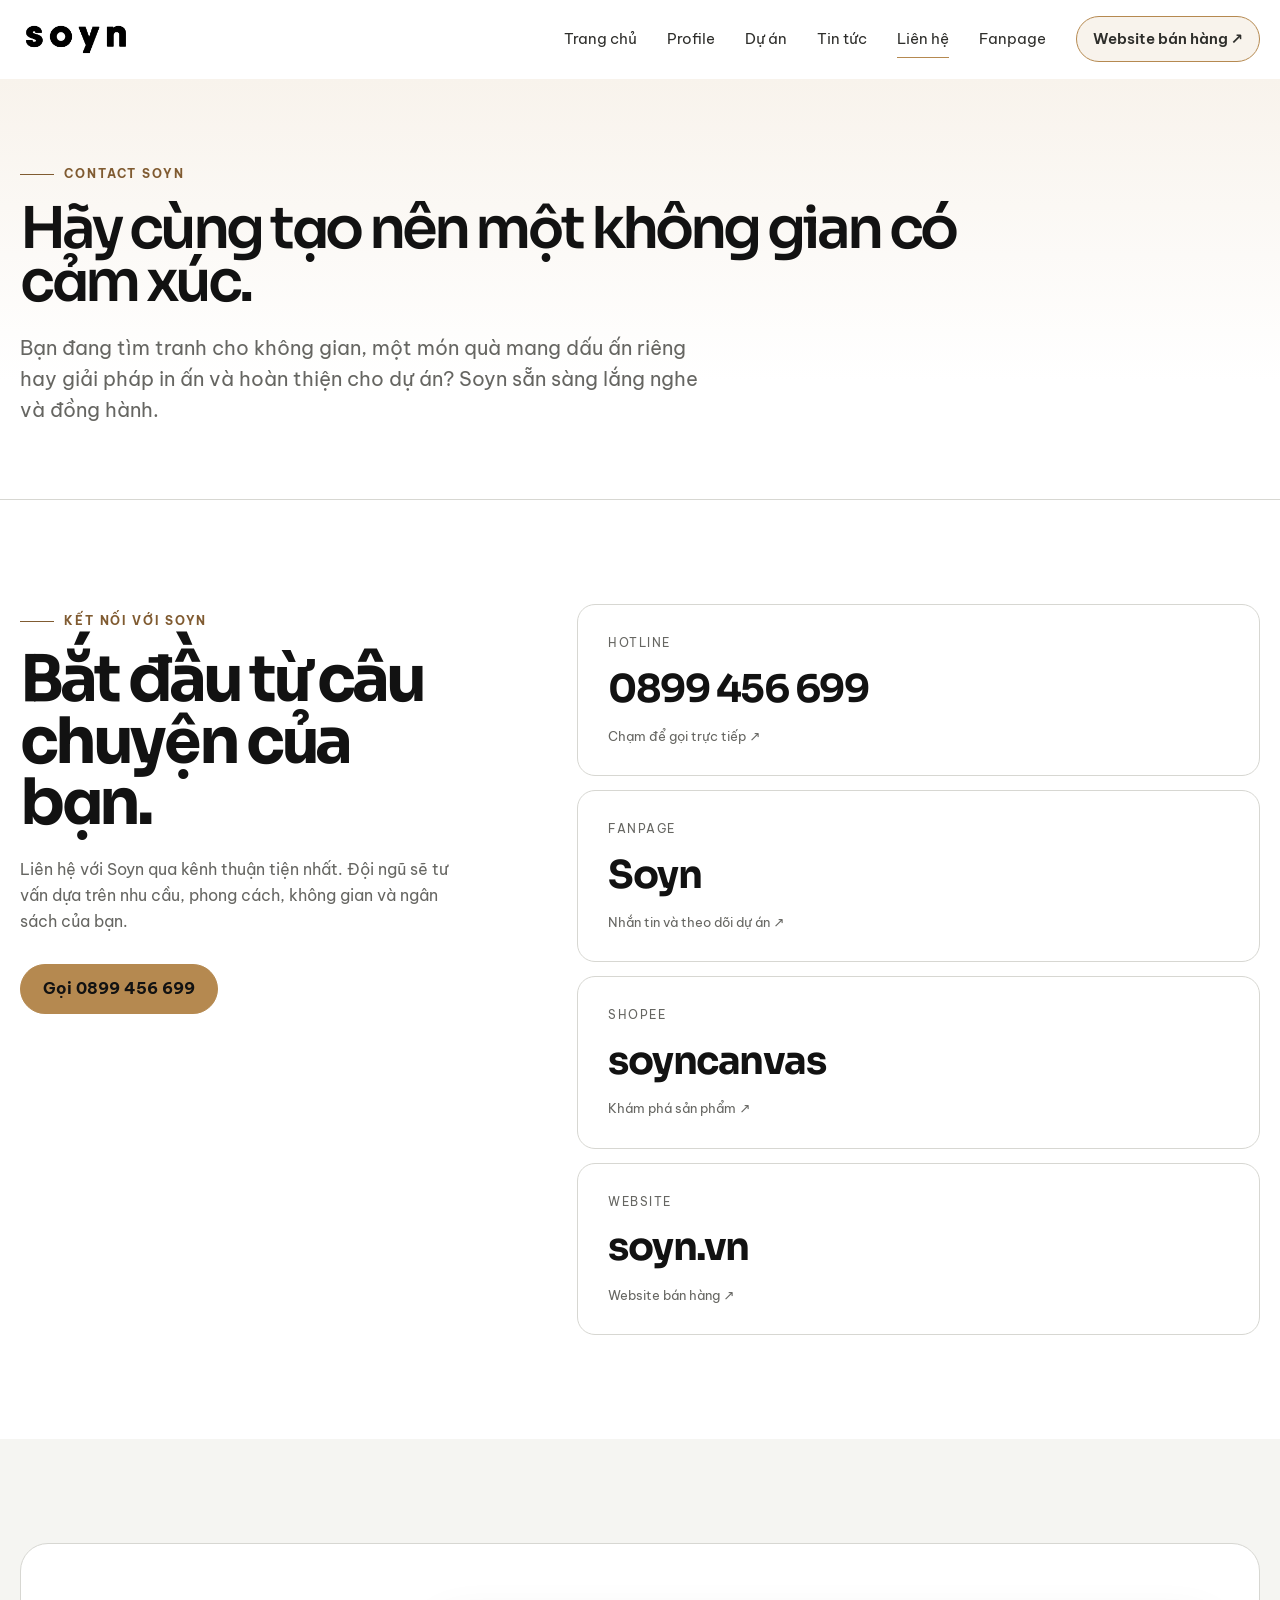
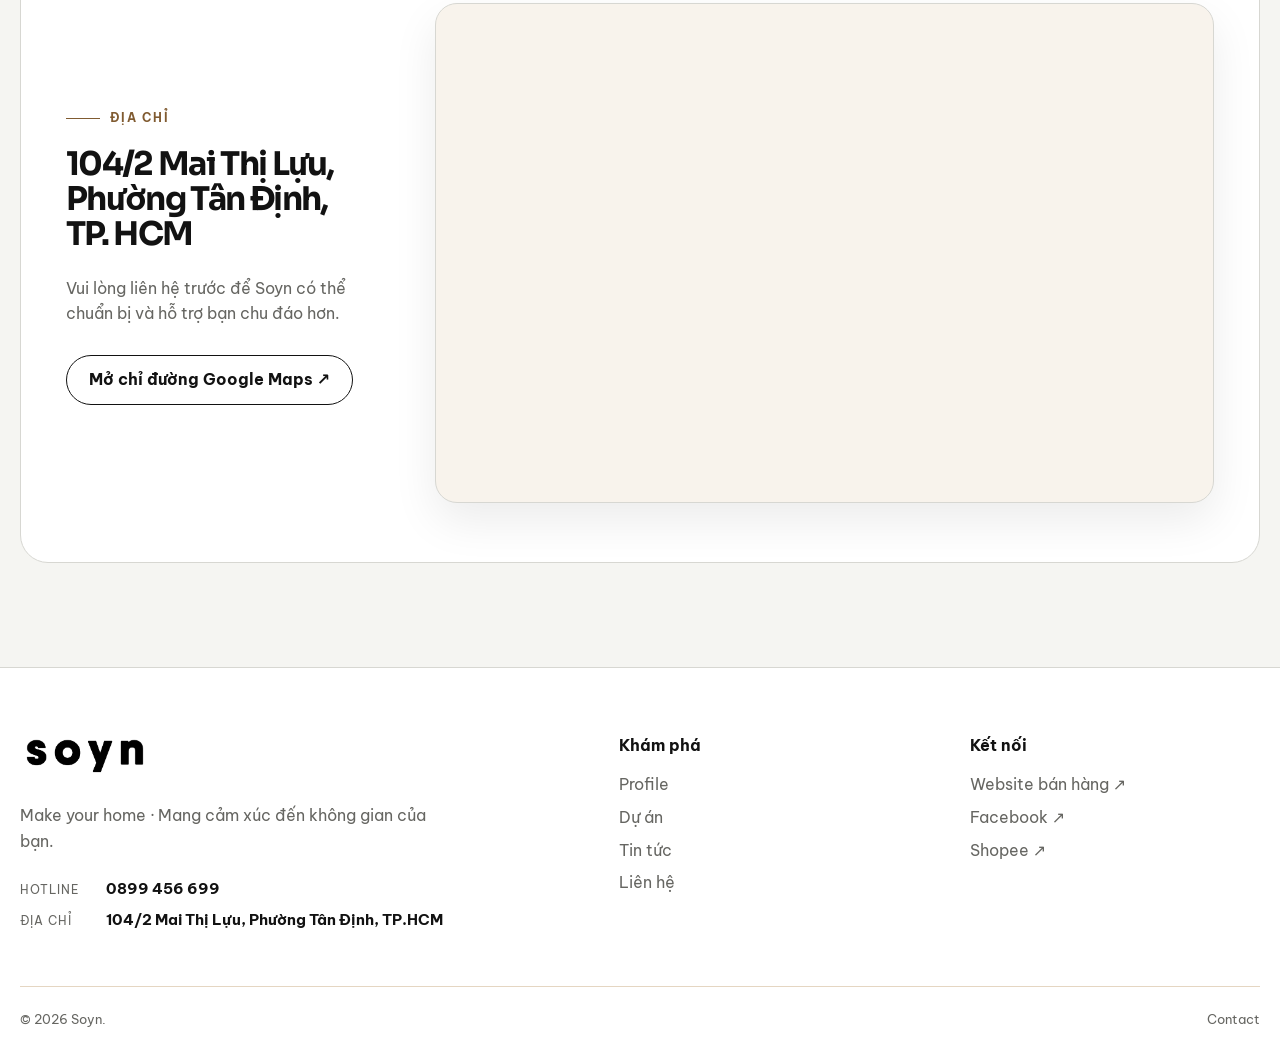
==== commit 2079a605: "Add hotline and address to site footer" ====
--- a/contact.html
+++ b/contact.html
@@ -16,7 +16,7 @@
   <section class="section"><div class="container"><div class="contact-layout"><div class="contact-intro"><span class="eyebrow">Kết nối với Soyn</span><h2>Bắt đầu từ câu chuyện của bạn.</h2><p>Liên hệ với Soyn qua kênh thuận tiện nhất. Đội ngũ sẽ tư vấn dựa trên nhu cầu, phong cách, không gian và ngân sách của bạn.</p><a class="btn btn-dark" href="tel:0899456699">Gọi 0899 456 699</a></div><div class="contact-cards"><a class="contact-card" href="tel:0899456699"><span>Hotline</span><strong>0899 456 699</strong><small>Chạm để gọi trực tiếp ↗</small></a><a class="contact-card" href="https://www.facebook.com/soyn.vn" target="_blank" rel="noopener"><span>Fanpage</span><strong>Soyn</strong><small>Nhắn tin và theo dõi dự án ↗</small></a><a class="contact-card" href="https://shopee.vn/soyncanvas" target="_blank" rel="noopener"><span>Shopee</span><strong>soyncanvas</strong><small>Khám phá sản phẩm ↗</small></a><a class="contact-card" href="https://soyn.vn/" target="_blank" rel="noopener"><span>Website</span><strong>soyn.vn</strong><small>Website bán hàng ↗</small></a></div></div></div></section>
   <section class="section contact-location"><div class="container"><div class="location-card"><div class="location-copy"><span class="eyebrow">Địa chỉ</span><h2>104/2 Mai Thị Lựu,<br>Phường Tân Định,<br>TP. HCM</h2><p>Vui lòng liên hệ trước để Soyn có thể chuẩn bị và hỗ trợ bạn chu đáo hơn.</p><a class="btn btn-light" href="https://www.google.com/maps/place/Tranh+treo+t%C6%B0%E1%BB%9Dng+Soyn/@10.7925222,106.698011,17z/data=!4m15!1m8!3m7!1s0x317528ca5b651aa5:0xa1cde4ae5f5bc586!2zMTA0LzIgTWFpIFRo4buLIEzhu7F1LCBUw6JuIMSQ4buLbmgsIEjhu5MgQ2jDrSBNaW5oIDcwMDAwMCwgVmlldG5hbQ!3b1!8m2!3d10.7925222!4d106.698011!16s%2Fg%2F11j2vw1717!3m5!1s0x317528cef6155555:0x5323b1c9fb2a8908!8m2!3d10.792546!4d106.698048!16s%2Fg%2F11dfgt6xk9?entry=ttu" target="_blank" rel="noopener noreferrer">Mở chỉ đường Google Maps ↗</a></div><div class="location-map"><iframe title="Bản đồ Google Maps đến Tranh treo tường Soyn" src="https://www.google.com/maps?q=Tranh%20treo%20t%C6%B0%E1%BB%9Dng%20Soyn%2C%20104%2F2%20Mai%20Th%E1%BB%8B%20L%E1%BB%B1u%2C%20TP.%20H%E1%BB%93%20Ch%C3%AD%20Minh&amp;ll=10.792546,106.698048&amp;z=17&amp;output=embed" loading="lazy" referrerpolicy="no-referrer-when-downgrade" allowfullscreen></iframe></div></div></div></section>
 </main>
-<footer class="site-footer"><div class="container"><div class="footer-grid"><div class="footer-brand"><img src="assets/images/soyn-logo.png" alt="Soyn"><p>Make your home · Mang cảm xúc đến không gian của bạn.</p></div><div class="footer-col"><strong>Khám phá</strong><a href="profile.html">Profile</a><a href="projects.html">Dự án</a><a href="news.html">Tin tức</a><a href="contact.html">Liên hệ</a></div><div class="footer-col"><strong>Kết nối</strong><a href="https://soyn.vn/" target="_blank" rel="noopener">Website bán hàng ↗</a><a href="https://www.facebook.com/soyn.vn" target="_blank" rel="noopener">Facebook ↗</a><a href="https://shopee.vn/soyncanvas" target="_blank" rel="noopener">Shopee ↗</a></div></div><div class="footer-bottom"><span>© <span data-year></span> Soyn.</span><span>Contact</span></div></div></footer>
+<footer class="site-footer"><div class="container"><div class="footer-grid"><div class="footer-brand"><img src="assets/images/soyn-logo.png" alt="Soyn"><p>Make your home · Mang cảm xúc đến không gian của bạn.</p><div class="footer-contact"><a href="tel:0899456699"><span>Hotline</span><strong>0899 456 699</strong></a><a href="https://www.google.com/maps/search/?api=1&amp;query=Tranh%20treo%20t%C6%B0%E1%BB%9Dng%20Soyn" target="_blank" rel="noopener noreferrer"><span>Địa chỉ</span><strong>104/2 Mai Thị Lựu, Phường Tân Định, TP.HCM</strong></a></div></div><div class="footer-col"><strong>Khám phá</strong><a href="profile.html">Profile</a><a href="projects.html">Dự án</a><a href="news.html">Tin tức</a><a href="contact.html">Liên hệ</a></div><div class="footer-col"><strong>Kết nối</strong><a href="https://soyn.vn/" target="_blank" rel="noopener">Website bán hàng ↗</a><a href="https://www.facebook.com/soyn.vn" target="_blank" rel="noopener">Facebook ↗</a><a href="https://shopee.vn/soyncanvas" target="_blank" rel="noopener">Shopee ↗</a></div></div><div class="footer-bottom"><span>© <span data-year></span> Soyn.</span><span>Contact</span></div></div></footer>
 <script src="assets/js/content.js"></script><script src="assets/js/site.js"></script>
 </body>
 </html>
--- a/assets/css/styles.css
+++ b/assets/css/styles.css
@@ -214,6 +214,11 @@
 .footer-grid { display: grid; grid-template-columns: 1.3fr .7fr .7fr; gap: 60px; }
 .footer-brand img { width: 130px; margin-bottom: 25px; }
 .footer-brand p { max-width: 430px; color: var(--muted); }
+.footer-contact { display: grid; gap: 10px; margin-top: 24px; max-width: 520px; }
+.footer-contact a { display: grid; grid-template-columns: 72px 1fr; gap: 14px; align-items: baseline; color: var(--ink); }
+.footer-contact span { color: var(--muted); font-size: .75rem; text-transform: uppercase; letter-spacing: .08em; }
+.footer-contact strong { font-size: .92rem; line-height: 1.45; }
+.footer-contact a:hover strong { color: var(--accent-ink); }
 .footer-col strong { display: block; margin-bottom: 14px; }
 .footer-col a { display: block; margin: 7px 0; color: var(--muted); }
 .footer-col a:hover { color: #000; }
@@ -332,6 +337,7 @@
   .detail-cover { aspect-ratio: 4/3; width: calc(100% - 20px); }
   .article-layout { padding-top: 45px; }
   .footer-bottom { flex-direction: column; }
+  .footer-contact a { grid-template-columns: 1fr; gap: 3px; }
   .project-facts { grid-template-columns: 1fr; }
   .project-gallery-grid { grid-template-columns: 1fr; gap: 26px; }
   .project-gallery-item, .project-gallery-item.portrait, .project-gallery-item.wide { grid-column: 1; }
@@ -399,6 +405,11 @@
 .audience-cloud { display: flex; flex-wrap: wrap; gap: 12px; }
 .audience-cloud span { padding: 13px 20px; border: 1px solid var(--line); border-radius: 999px; color: var(--soft-ink); background: #fff; }
 .audience-cloud span:nth-child(3n+1) { background: var(--accent-wash); border-color: var(--accent-soft); }
+.featured-clients { margin-top: clamp(48px, 7vw, 86px); padding-top: clamp(38px, 5vw, 62px); border-top: 1px solid var(--line); }
+.featured-clients h3 { margin: 16px 0 30px; font-size: clamp(2rem, 3.4vw, 3.6rem); line-height: 1; letter-spacing: -.05em; }
+.client-grid { display: grid; grid-template-columns: repeat(3, minmax(0, 1fr)); border-top: 1px solid var(--line); border-left: 1px solid var(--line); }
+.client-grid div { min-height: 112px; padding: 22px; display: flex; align-items: flex-end; border-right: 1px solid var(--line); border-bottom: 1px solid var(--line); font-family: "Sora", sans-serif; font-weight: 600; line-height: 1.35; }
+.client-grid div:nth-child(4n+1) { background: var(--accent-wash); }
 .brand-direction { max-width: 1000px; }
 .brand-direction h2 { margin: 18px 0 28px; font-size: clamp(2.6rem, 6vw, 6.2rem); line-height: .94; letter-spacing: -.06em; }
 .brand-direction > p { max-width: 760px; color: var(--muted); font-size: 1.08rem; }
@@ -430,6 +441,8 @@
 
 @media (max-width: 680px) {
   .value-grid { grid-template-columns: 1fr; }
+  .client-grid { grid-template-columns: 1fr; }
+  .client-grid div { min-height: 86px; }
   .profile-hero h1, .contact-hero h1 { font-size: clamp(2.45rem, 9.5vw, 3.25rem); }
   .profile-duo article, .value-card, .product-feature-grid article { min-height: auto; }
   .value-card h3, .product-feature-grid h3 { margin-top: 55px; }
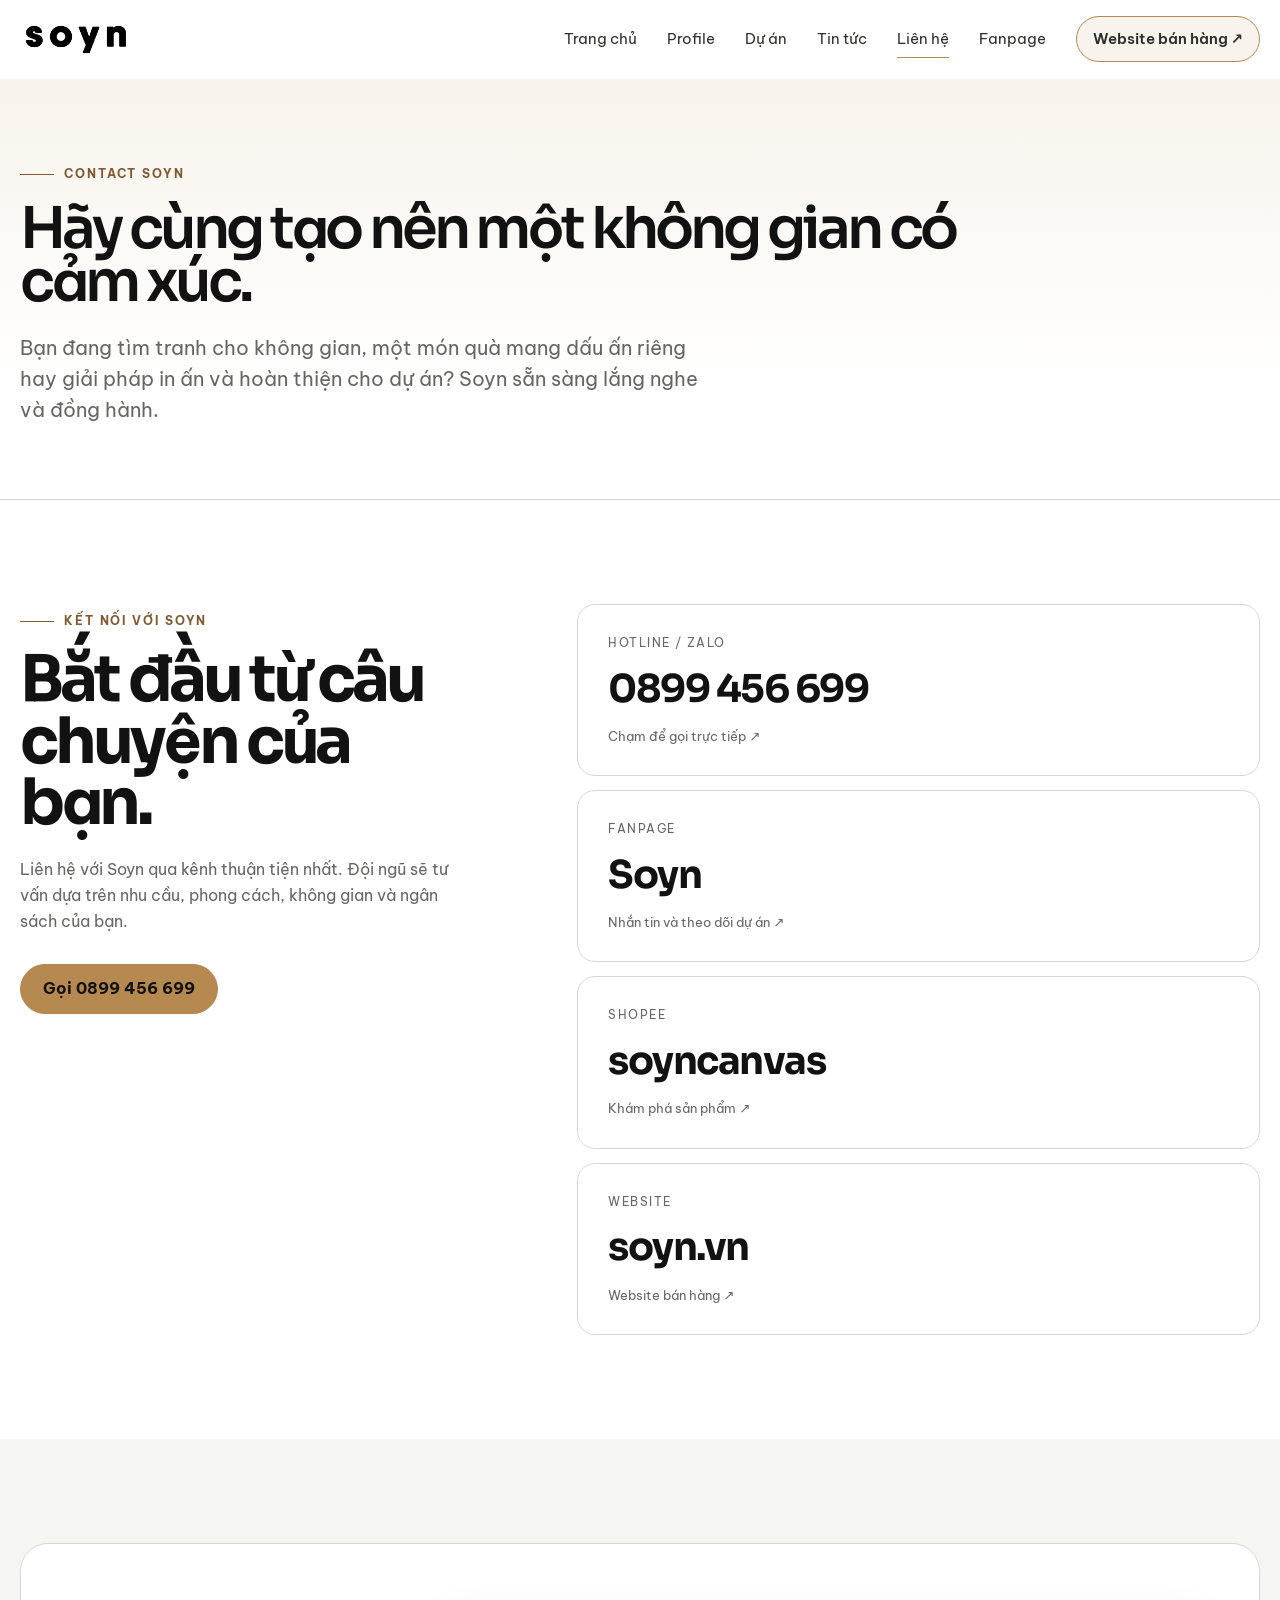
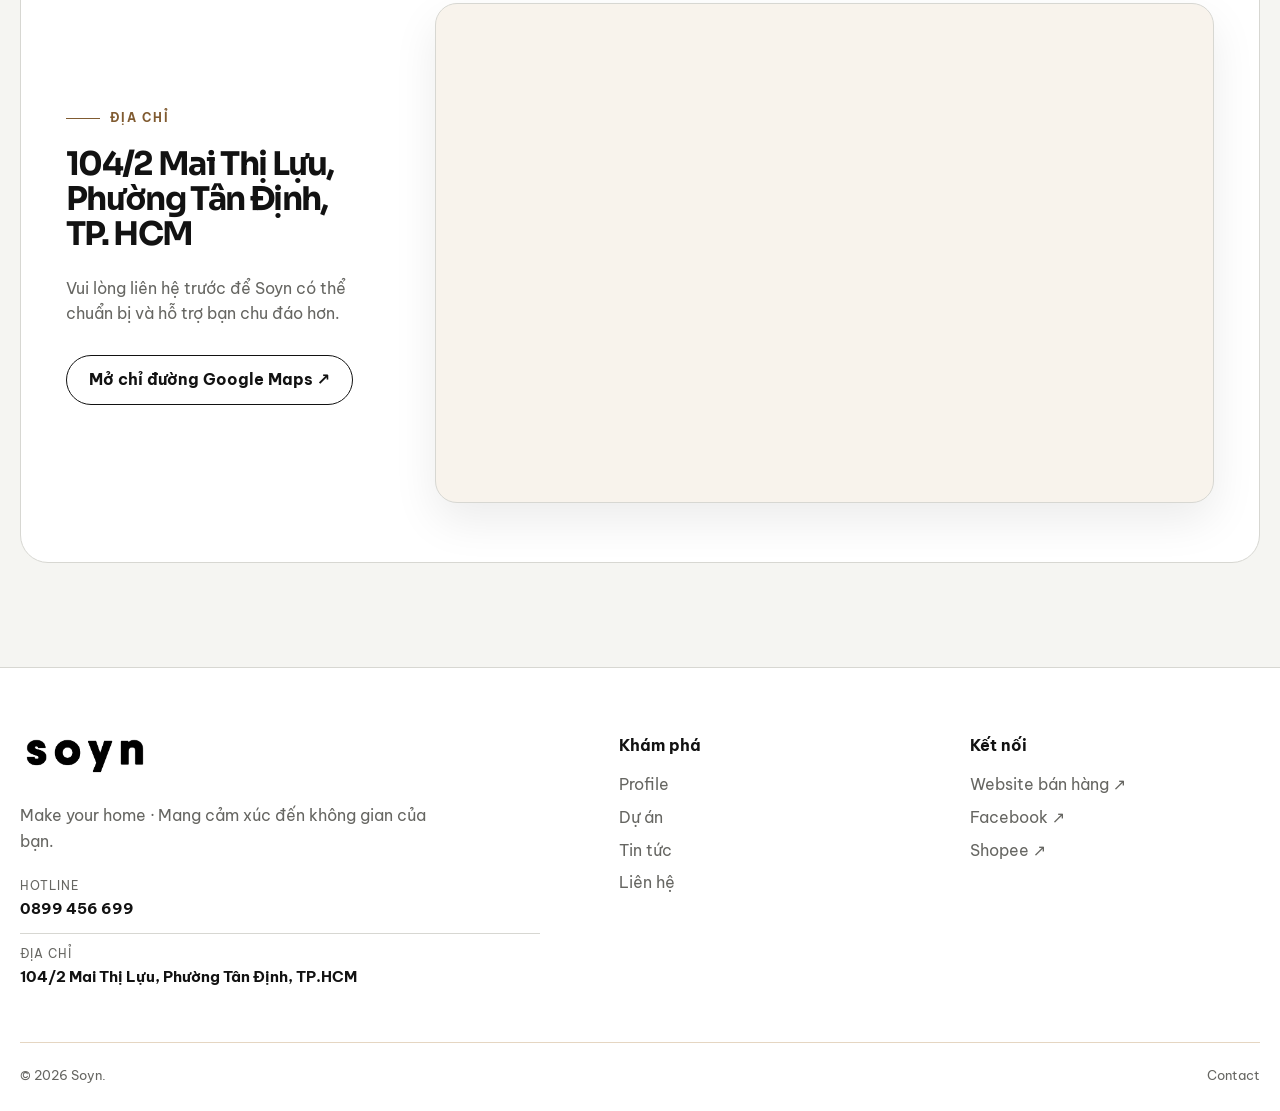
==== commit dd7e13f3: "Label contact number as Hotline and Zalo" ====
--- a/contact.html
+++ b/contact.html
@@ -13,7 +13,7 @@
 <header class="site-header"><div class="container nav"><a class="brand" href="index.html"><img src="assets/images/soyn-logo.png" alt="Soyn"></a><button class="menu-button" aria-label="Mở menu" aria-expanded="false"><span></span><span></span></button><nav class="nav-links" aria-label="Điều hướng chính"><a href="index.html">Trang chủ</a><a href="profile.html">Profile</a><a href="projects.html">Dự án</a><a href="news.html">Tin tức</a><a aria-current="page" href="contact.html">Liên hệ</a><a href="https://www.facebook.com/soyn.vn" target="_blank" rel="noopener">Fanpage</a><a class="nav-cta" href="https://soyn.vn/" target="_blank" rel="noopener">Website bán hàng ↗</a></nav></div></header>
 <main id="main">
   <section class="page-hero contact-hero"><div class="container"><span class="eyebrow">Contact Soyn</span><h1>Hãy cùng tạo nên một không gian có cảm xúc.</h1><p>Bạn đang tìm tranh cho không gian, một món quà mang dấu ấn riêng hay giải pháp in ấn và hoàn thiện cho dự án? Soyn sẵn sàng lắng nghe và đồng hành.</p></div></section>
-  <section class="section"><div class="container"><div class="contact-layout"><div class="contact-intro"><span class="eyebrow">Kết nối với Soyn</span><h2>Bắt đầu từ câu chuyện của bạn.</h2><p>Liên hệ với Soyn qua kênh thuận tiện nhất. Đội ngũ sẽ tư vấn dựa trên nhu cầu, phong cách, không gian và ngân sách của bạn.</p><a class="btn btn-dark" href="tel:0899456699">Gọi 0899 456 699</a></div><div class="contact-cards"><a class="contact-card" href="tel:0899456699"><span>Hotline</span><strong>0899 456 699</strong><small>Chạm để gọi trực tiếp ↗</small></a><a class="contact-card" href="https://www.facebook.com/soyn.vn" target="_blank" rel="noopener"><span>Fanpage</span><strong>Soyn</strong><small>Nhắn tin và theo dõi dự án ↗</small></a><a class="contact-card" href="https://shopee.vn/soyncanvas" target="_blank" rel="noopener"><span>Shopee</span><strong>soyncanvas</strong><small>Khám phá sản phẩm ↗</small></a><a class="contact-card" href="https://soyn.vn/" target="_blank" rel="noopener"><span>Website</span><strong>soyn.vn</strong><small>Website bán hàng ↗</small></a></div></div></div></section>
+  <section class="section"><div class="container"><div class="contact-layout"><div class="contact-intro"><span class="eyebrow">Kết nối với Soyn</span><h2>Bắt đầu từ câu chuyện của bạn.</h2><p>Liên hệ với Soyn qua kênh thuận tiện nhất. Đội ngũ sẽ tư vấn dựa trên nhu cầu, phong cách, không gian và ngân sách của bạn.</p><a class="btn btn-dark" href="tel:0899456699">Gọi 0899 456 699</a></div><div class="contact-cards"><a class="contact-card" href="tel:0899456699"><span>Hotline / Zalo</span><strong>0899 456 699</strong><small>Chạm để gọi trực tiếp ↗</small></a><a class="contact-card" href="https://www.facebook.com/soyn.vn" target="_blank" rel="noopener"><span>Fanpage</span><strong>Soyn</strong><small>Nhắn tin và theo dõi dự án ↗</small></a><a class="contact-card" href="https://shopee.vn/soyncanvas" target="_blank" rel="noopener"><span>Shopee</span><strong>soyncanvas</strong><small>Khám phá sản phẩm ↗</small></a><a class="contact-card" href="https://soyn.vn/" target="_blank" rel="noopener"><span>Website</span><strong>soyn.vn</strong><small>Website bán hàng ↗</small></a></div></div></div></section>
   <section class="section contact-location"><div class="container"><div class="location-card"><div class="location-copy"><span class="eyebrow">Địa chỉ</span><h2>104/2 Mai Thị Lựu,<br>Phường Tân Định,<br>TP. HCM</h2><p>Vui lòng liên hệ trước để Soyn có thể chuẩn bị và hỗ trợ bạn chu đáo hơn.</p><a class="btn btn-light" href="https://www.google.com/maps/place/Tranh+treo+t%C6%B0%E1%BB%9Dng+Soyn/@10.7925222,106.698011,17z/data=!4m15!1m8!3m7!1s0x317528ca5b651aa5:0xa1cde4ae5f5bc586!2zMTA0LzIgTWFpIFRo4buLIEzhu7F1LCBUw6JuIMSQ4buLbmgsIEjhu5MgQ2jDrSBNaW5oIDcwMDAwMCwgVmlldG5hbQ!3b1!8m2!3d10.7925222!4d106.698011!16s%2Fg%2F11j2vw1717!3m5!1s0x317528cef6155555:0x5323b1c9fb2a8908!8m2!3d10.792546!4d106.698048!16s%2Fg%2F11dfgt6xk9?entry=ttu" target="_blank" rel="noopener noreferrer">Mở chỉ đường Google Maps ↗</a></div><div class="location-map"><iframe title="Bản đồ Google Maps đến Tranh treo tường Soyn" src="https://www.google.com/maps?q=Tranh%20treo%20t%C6%B0%E1%BB%9Dng%20Soyn%2C%20104%2F2%20Mai%20Th%E1%BB%8B%20L%E1%BB%B1u%2C%20TP.%20H%E1%BB%93%20Ch%C3%AD%20Minh&amp;ll=10.792546,106.698048&amp;z=17&amp;output=embed" loading="lazy" referrerpolicy="no-referrer-when-downgrade" allowfullscreen></iframe></div></div></div></section>
 </main>
 <footer class="site-footer"><div class="container"><div class="footer-grid"><div class="footer-brand"><img src="assets/images/soyn-logo.png" alt="Soyn"><p>Make your home · Mang cảm xúc đến không gian của bạn.</p><div class="footer-contact"><a href="tel:0899456699"><span>Hotline</span><strong>0899 456 699</strong></a><a href="https://www.google.com/maps/search/?api=1&amp;query=Tranh%20treo%20t%C6%B0%E1%BB%9Dng%20Soyn" target="_blank" rel="noopener noreferrer"><span>Địa chỉ</span><strong>104/2 Mai Thị Lựu, Phường Tân Định, TP.HCM</strong></a></div></div><div class="footer-col"><strong>Khám phá</strong><a href="profile.html">Profile</a><a href="projects.html">Dự án</a><a href="news.html">Tin tức</a><a href="contact.html">Liên hệ</a></div><div class="footer-col"><strong>Kết nối</strong><a href="https://soyn.vn/" target="_blank" rel="noopener">Website bán hàng ↗</a><a href="https://www.facebook.com/soyn.vn" target="_blank" rel="noopener">Facebook ↗</a><a href="https://shopee.vn/soyncanvas" target="_blank" rel="noopener">Shopee ↗</a></div></div><div class="footer-bottom"><span>© <span data-year></span> Soyn.</span><span>Contact</span></div></div></footer>
--- a/assets/css/styles.css
+++ b/assets/css/styles.css
@@ -108,7 +108,7 @@
 
 .intro-grid { display: grid; grid-template-columns: .62fr 1.38fr; gap: 70px; align-items: start; }
 .intro-grid h2 { margin: 0; font-size: clamp(2.1rem, 3.5vw, 3.7rem); line-height: 1; letter-spacing: -.055em; font-weight: 550; }
-.intro-copy { display: grid; grid-template-columns: 1fr 1fr; gap: 30px; }
+.intro-copy { max-width: 780px; }
 .intro-copy p { margin-top: 0; color: var(--muted); }
 .stat-row { display: grid; grid-template-columns: repeat(3,1fr); gap: 1px; background: var(--line); border: 1px solid var(--line); margin-top: 55px; }
 .stat { background: #fff; padding: 30px; }
@@ -134,8 +134,9 @@
 .capability-grid { display: grid; grid-template-columns: repeat(4, 1fr); border-top: 1px solid var(--line); border-left: 1px solid var(--line); }
 .capability { min-height: 240px; border-right: 1px solid var(--line); border-bottom: 1px solid var(--line); padding: 26px; display: flex; flex-direction: column; justify-content: space-between; }
 .capability .number { color: #aaa; font-size: .8rem; }
+.capability > div { min-height: 126px; display: flex; flex-direction: column; }
 .capability h3 { margin: 0; font-size: 1.3rem; letter-spacing: -.025em; }
-.capability p { color: var(--muted); font-size: .9rem; margin: 10px 0 0; }
+.capability p { min-height: 4.5em; color: var(--muted); font-size: .9rem; margin: 10px 0 0; }
 
 .split-feature { display: grid; grid-template-columns: 1fr 1fr; min-height: 650px; border: 1px solid var(--line); border-radius: 28px; overflow: hidden; }
 .split-feature .visual { min-height: 480px; background: #ddd; }
@@ -214,11 +215,12 @@
 .footer-grid { display: grid; grid-template-columns: 1.3fr .7fr .7fr; gap: 60px; }
 .footer-brand img { width: 130px; margin-bottom: 25px; }
 .footer-brand p { max-width: 430px; color: var(--muted); }
-.footer-contact { display: grid; gap: 10px; margin-top: 24px; max-width: 520px; }
-.footer-contact a { display: grid; grid-template-columns: 72px 1fr; gap: 14px; align-items: baseline; color: var(--ink); }
-.footer-contact span { color: var(--muted); font-size: .75rem; text-transform: uppercase; letter-spacing: .08em; }
-.footer-contact strong { font-size: .92rem; line-height: 1.45; }
-.footer-contact a:hover strong { color: var(--accent-ink); }
+.footer-brand .footer-contact { display: flex; flex-direction: column; gap: 14px; margin-top: 24px; max-width: 520px; }
+.footer-brand .footer-contact > a { display: flex; flex-direction: column; align-items: flex-start; gap: 3px; width: 100%; color: var(--ink); }
+.footer-brand .footer-contact > a + a { padding-top: 12px; border-top: 1px solid var(--line); }
+.footer-brand .footer-contact span { display: block; color: var(--muted); font-size: .75rem; line-height: 1.4; text-transform: uppercase; letter-spacing: .08em; }
+.footer-brand .footer-contact strong { display: block; font-size: .92rem; line-height: 1.45; }
+.footer-brand .footer-contact a:hover strong { color: var(--accent-ink); }
 .footer-col strong { display: block; margin-bottom: 14px; }
 .footer-col a { display: block; margin: 7px 0; color: var(--muted); }
 .footer-col a:hover { color: #000; }
@@ -337,7 +339,7 @@
   .detail-cover { aspect-ratio: 4/3; width: calc(100% - 20px); }
   .article-layout { padding-top: 45px; }
   .footer-bottom { flex-direction: column; }
-  .footer-contact a { grid-template-columns: 1fr; gap: 3px; }
+  .footer-brand .footer-contact strong { font-size: .88rem; }
   .project-facts { grid-template-columns: 1fr; }
   .project-gallery-grid { grid-template-columns: 1fr; gap: 26px; }
   .project-gallery-item, .project-gallery-item.portrait, .project-gallery-item.wide { grid-column: 1; }
@@ -389,7 +391,8 @@
 .value-grid { display: grid; grid-template-columns: repeat(4, 1fr); gap: 18px; }
 .value-card { min-height: 270px; padding: 28px; border: 1px solid var(--line); border-radius: 18px; display: flex; flex-direction: column; }
 .value-card > span, .product-index { color: var(--accent-ink); font-size: .8rem; letter-spacing: .1em; }
-.value-card h3 { margin: auto 0 10px; font-size: 1.5rem; }
+.value-card-content { min-height: 154px; margin-top: auto; }
+.value-card h3 { margin: 0 0 10px; font-size: 1.5rem; }
 .value-card p { margin: 0; color: var(--muted); }
 .product-feature-grid { display: grid; grid-template-columns: 1fr 1fr; gap: 24px; }
 .product-feature-grid article { min-height: 390px; padding: clamp(32px, 5vw, 64px); border: 1px solid var(--line); border-radius: 24px; background: linear-gradient(145deg, #fff, var(--accent-wash)); display: flex; flex-direction: column; }
@@ -445,7 +448,9 @@
   .client-grid div { min-height: 86px; }
   .profile-hero h1, .contact-hero h1 { font-size: clamp(2.45rem, 9.5vw, 3.25rem); }
   .profile-duo article, .value-card, .product-feature-grid article { min-height: auto; }
-  .value-card h3, .product-feature-grid h3 { margin-top: 55px; }
+  .value-card-content { min-height: 0; margin-top: 55px; }
+  .product-feature-grid h3 { margin-top: 55px; }
+  .capability p, .capability > div { min-height: 0; }
   .location-card { min-height: 0; padding: 22px; }
   .location-map, .location-map iframe { min-height: 360px; height: 360px; }
   .contact-card:hover { transform: translateY(-3px); }
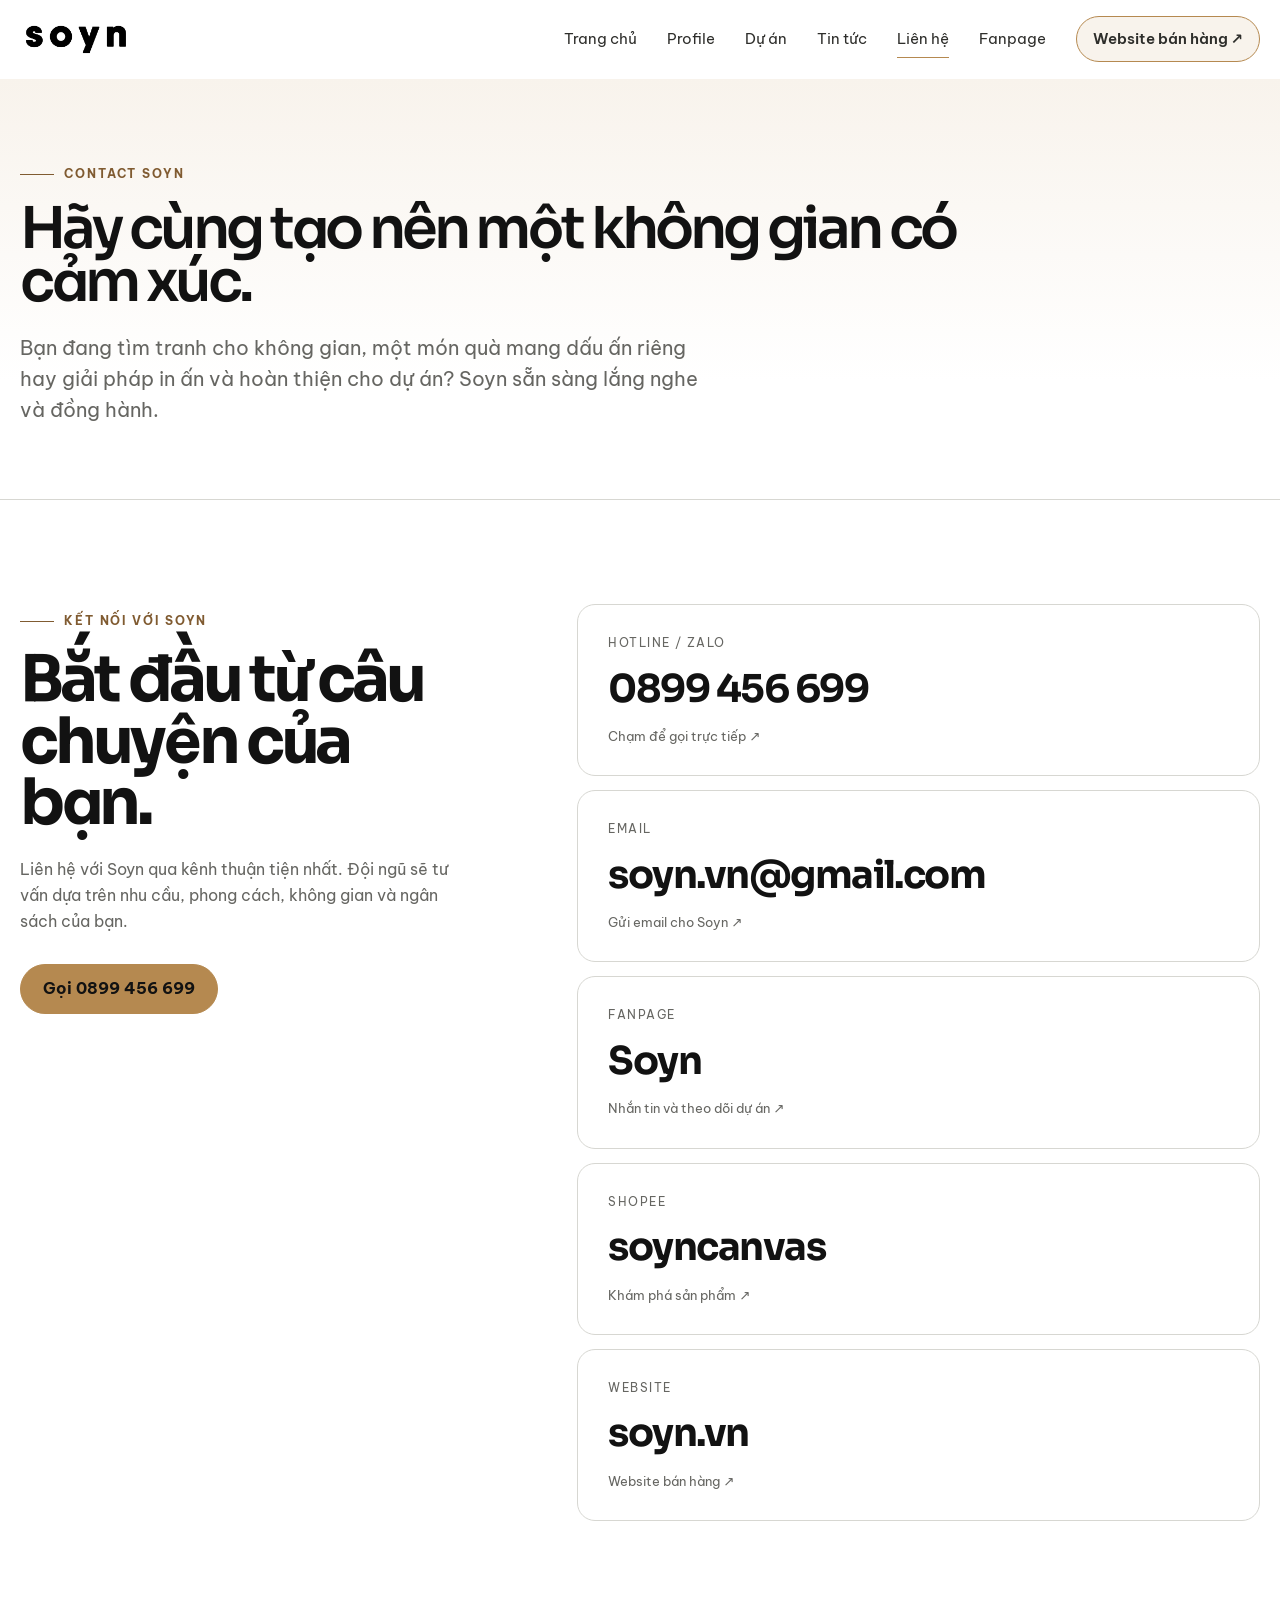
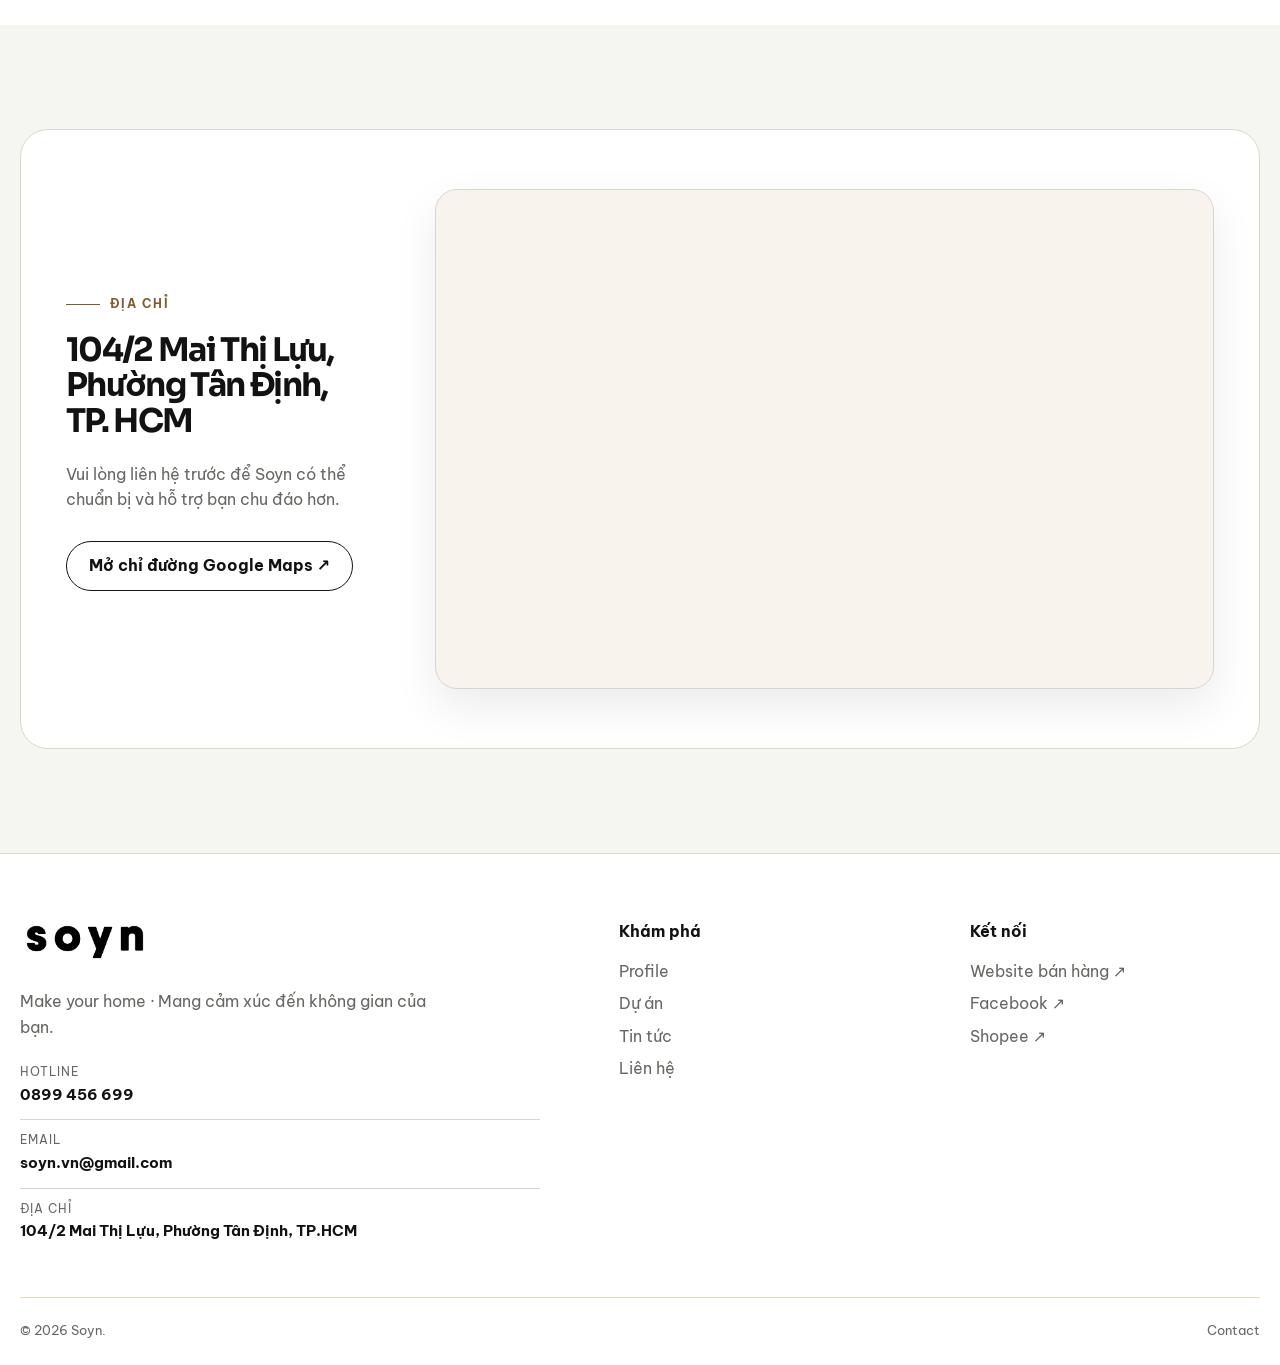
==== commit 3aa13ac0: "Add Soyn email to contact and footers" ====
--- a/contact.html
+++ b/contact.html
@@ -13,10 +13,10 @@
 <header class="site-header"><div class="container nav"><a class="brand" href="index.html"><img src="assets/images/soyn-logo.png" alt="Soyn"></a><button class="menu-button" aria-label="Mở menu" aria-expanded="false"><span></span><span></span></button><nav class="nav-links" aria-label="Điều hướng chính"><a href="index.html">Trang chủ</a><a href="profile.html">Profile</a><a href="projects.html">Dự án</a><a href="news.html">Tin tức</a><a aria-current="page" href="contact.html">Liên hệ</a><a href="https://www.facebook.com/soyn.vn" target="_blank" rel="noopener">Fanpage</a><a class="nav-cta" href="https://soyn.vn/" target="_blank" rel="noopener">Website bán hàng ↗</a></nav></div></header>
 <main id="main">
   <section class="page-hero contact-hero"><div class="container"><span class="eyebrow">Contact Soyn</span><h1>Hãy cùng tạo nên một không gian có cảm xúc.</h1><p>Bạn đang tìm tranh cho không gian, một món quà mang dấu ấn riêng hay giải pháp in ấn và hoàn thiện cho dự án? Soyn sẵn sàng lắng nghe và đồng hành.</p></div></section>
-  <section class="section"><div class="container"><div class="contact-layout"><div class="contact-intro"><span class="eyebrow">Kết nối với Soyn</span><h2>Bắt đầu từ câu chuyện của bạn.</h2><p>Liên hệ với Soyn qua kênh thuận tiện nhất. Đội ngũ sẽ tư vấn dựa trên nhu cầu, phong cách, không gian và ngân sách của bạn.</p><a class="btn btn-dark" href="tel:0899456699">Gọi 0899 456 699</a></div><div class="contact-cards"><a class="contact-card" href="tel:0899456699"><span>Hotline / Zalo</span><strong>0899 456 699</strong><small>Chạm để gọi trực tiếp ↗</small></a><a class="contact-card" href="https://www.facebook.com/soyn.vn" target="_blank" rel="noopener"><span>Fanpage</span><strong>Soyn</strong><small>Nhắn tin và theo dõi dự án ↗</small></a><a class="contact-card" href="https://shopee.vn/soyncanvas" target="_blank" rel="noopener"><span>Shopee</span><strong>soyncanvas</strong><small>Khám phá sản phẩm ↗</small></a><a class="contact-card" href="https://soyn.vn/" target="_blank" rel="noopener"><span>Website</span><strong>soyn.vn</strong><small>Website bán hàng ↗</small></a></div></div></div></section>
+  <section class="section"><div class="container"><div class="contact-layout"><div class="contact-intro"><span class="eyebrow">Kết nối với Soyn</span><h2>Bắt đầu từ câu chuyện của bạn.</h2><p>Liên hệ với Soyn qua kênh thuận tiện nhất. Đội ngũ sẽ tư vấn dựa trên nhu cầu, phong cách, không gian và ngân sách của bạn.</p><a class="btn btn-dark" href="tel:0899456699">Gọi 0899 456 699</a></div><div class="contact-cards"><a class="contact-card" href="tel:0899456699"><span>Hotline / Zalo</span><strong>0899 456 699</strong><small>Chạm để gọi trực tiếp ↗</small></a><a class="contact-card" href="mailto:soyn.vn@gmail.com"><span>Email</span><strong>soyn.vn@gmail.com</strong><small>Gửi email cho Soyn ↗</small></a><a class="contact-card" href="https://www.facebook.com/soyn.vn" target="_blank" rel="noopener"><span>Fanpage</span><strong>Soyn</strong><small>Nhắn tin và theo dõi dự án ↗</small></a><a class="contact-card" href="https://shopee.vn/soyncanvas" target="_blank" rel="noopener"><span>Shopee</span><strong>soyncanvas</strong><small>Khám phá sản phẩm ↗</small></a><a class="contact-card" href="https://soyn.vn/" target="_blank" rel="noopener"><span>Website</span><strong>soyn.vn</strong><small>Website bán hàng ↗</small></a></div></div></div></section>
   <section class="section contact-location"><div class="container"><div class="location-card"><div class="location-copy"><span class="eyebrow">Địa chỉ</span><h2>104/2 Mai Thị Lựu,<br>Phường Tân Định,<br>TP. HCM</h2><p>Vui lòng liên hệ trước để Soyn có thể chuẩn bị và hỗ trợ bạn chu đáo hơn.</p><a class="btn btn-light" href="https://www.google.com/maps/place/Tranh+treo+t%C6%B0%E1%BB%9Dng+Soyn/@10.7925222,106.698011,17z/data=!4m15!1m8!3m7!1s0x317528ca5b651aa5:0xa1cde4ae5f5bc586!2zMTA0LzIgTWFpIFRo4buLIEzhu7F1LCBUw6JuIMSQ4buLbmgsIEjhu5MgQ2jDrSBNaW5oIDcwMDAwMCwgVmlldG5hbQ!3b1!8m2!3d10.7925222!4d106.698011!16s%2Fg%2F11j2vw1717!3m5!1s0x317528cef6155555:0x5323b1c9fb2a8908!8m2!3d10.792546!4d106.698048!16s%2Fg%2F11dfgt6xk9?entry=ttu" target="_blank" rel="noopener noreferrer">Mở chỉ đường Google Maps ↗</a></div><div class="location-map"><iframe title="Bản đồ Google Maps đến Tranh treo tường Soyn" src="https://www.google.com/maps?q=Tranh%20treo%20t%C6%B0%E1%BB%9Dng%20Soyn%2C%20104%2F2%20Mai%20Th%E1%BB%8B%20L%E1%BB%B1u%2C%20TP.%20H%E1%BB%93%20Ch%C3%AD%20Minh&amp;ll=10.792546,106.698048&amp;z=17&amp;output=embed" loading="lazy" referrerpolicy="no-referrer-when-downgrade" allowfullscreen></iframe></div></div></div></section>
 </main>
-<footer class="site-footer"><div class="container"><div class="footer-grid"><div class="footer-brand"><img src="assets/images/soyn-logo.png" alt="Soyn"><p>Make your home · Mang cảm xúc đến không gian của bạn.</p><div class="footer-contact"><a href="tel:0899456699"><span>Hotline</span><strong>0899 456 699</strong></a><a href="https://www.google.com/maps/search/?api=1&amp;query=Tranh%20treo%20t%C6%B0%E1%BB%9Dng%20Soyn" target="_blank" rel="noopener noreferrer"><span>Địa chỉ</span><strong>104/2 Mai Thị Lựu, Phường Tân Định, TP.HCM</strong></a></div></div><div class="footer-col"><strong>Khám phá</strong><a href="profile.html">Profile</a><a href="projects.html">Dự án</a><a href="news.html">Tin tức</a><a href="contact.html">Liên hệ</a></div><div class="footer-col"><strong>Kết nối</strong><a href="https://soyn.vn/" target="_blank" rel="noopener">Website bán hàng ↗</a><a href="https://www.facebook.com/soyn.vn" target="_blank" rel="noopener">Facebook ↗</a><a href="https://shopee.vn/soyncanvas" target="_blank" rel="noopener">Shopee ↗</a></div></div><div class="footer-bottom"><span>© <span data-year></span> Soyn.</span><span>Contact</span></div></div></footer>
+<footer class="site-footer"><div class="container"><div class="footer-grid"><div class="footer-brand"><img src="assets/images/soyn-logo.png" alt="Soyn"><p>Make your home · Mang cảm xúc đến không gian của bạn.</p><div class="footer-contact"><a href="tel:0899456699"><span>Hotline</span><strong>0899 456 699</strong></a><a href="mailto:soyn.vn@gmail.com"><span>Email</span><strong>soyn.vn@gmail.com</strong></a><a href="https://www.google.com/maps/search/?api=1&amp;query=Tranh%20treo%20t%C6%B0%E1%BB%9Dng%20Soyn" target="_blank" rel="noopener noreferrer"><span>Địa chỉ</span><strong>104/2 Mai Thị Lựu, Phường Tân Định, TP.HCM</strong></a></div></div><div class="footer-col"><strong>Khám phá</strong><a href="profile.html">Profile</a><a href="projects.html">Dự án</a><a href="news.html">Tin tức</a><a href="contact.html">Liên hệ</a></div><div class="footer-col"><strong>Kết nối</strong><a href="https://soyn.vn/" target="_blank" rel="noopener">Website bán hàng ↗</a><a href="https://www.facebook.com/soyn.vn" target="_blank" rel="noopener">Facebook ↗</a><a href="https://shopee.vn/soyncanvas" target="_blank" rel="noopener">Shopee ↗</a></div></div><div class="footer-bottom"><span>© <span data-year></span> Soyn.</span><span>Contact</span></div></div></footer>
 <script src="assets/js/content.js"></script><script src="assets/js/site.js"></script>
 </body>
 </html>
